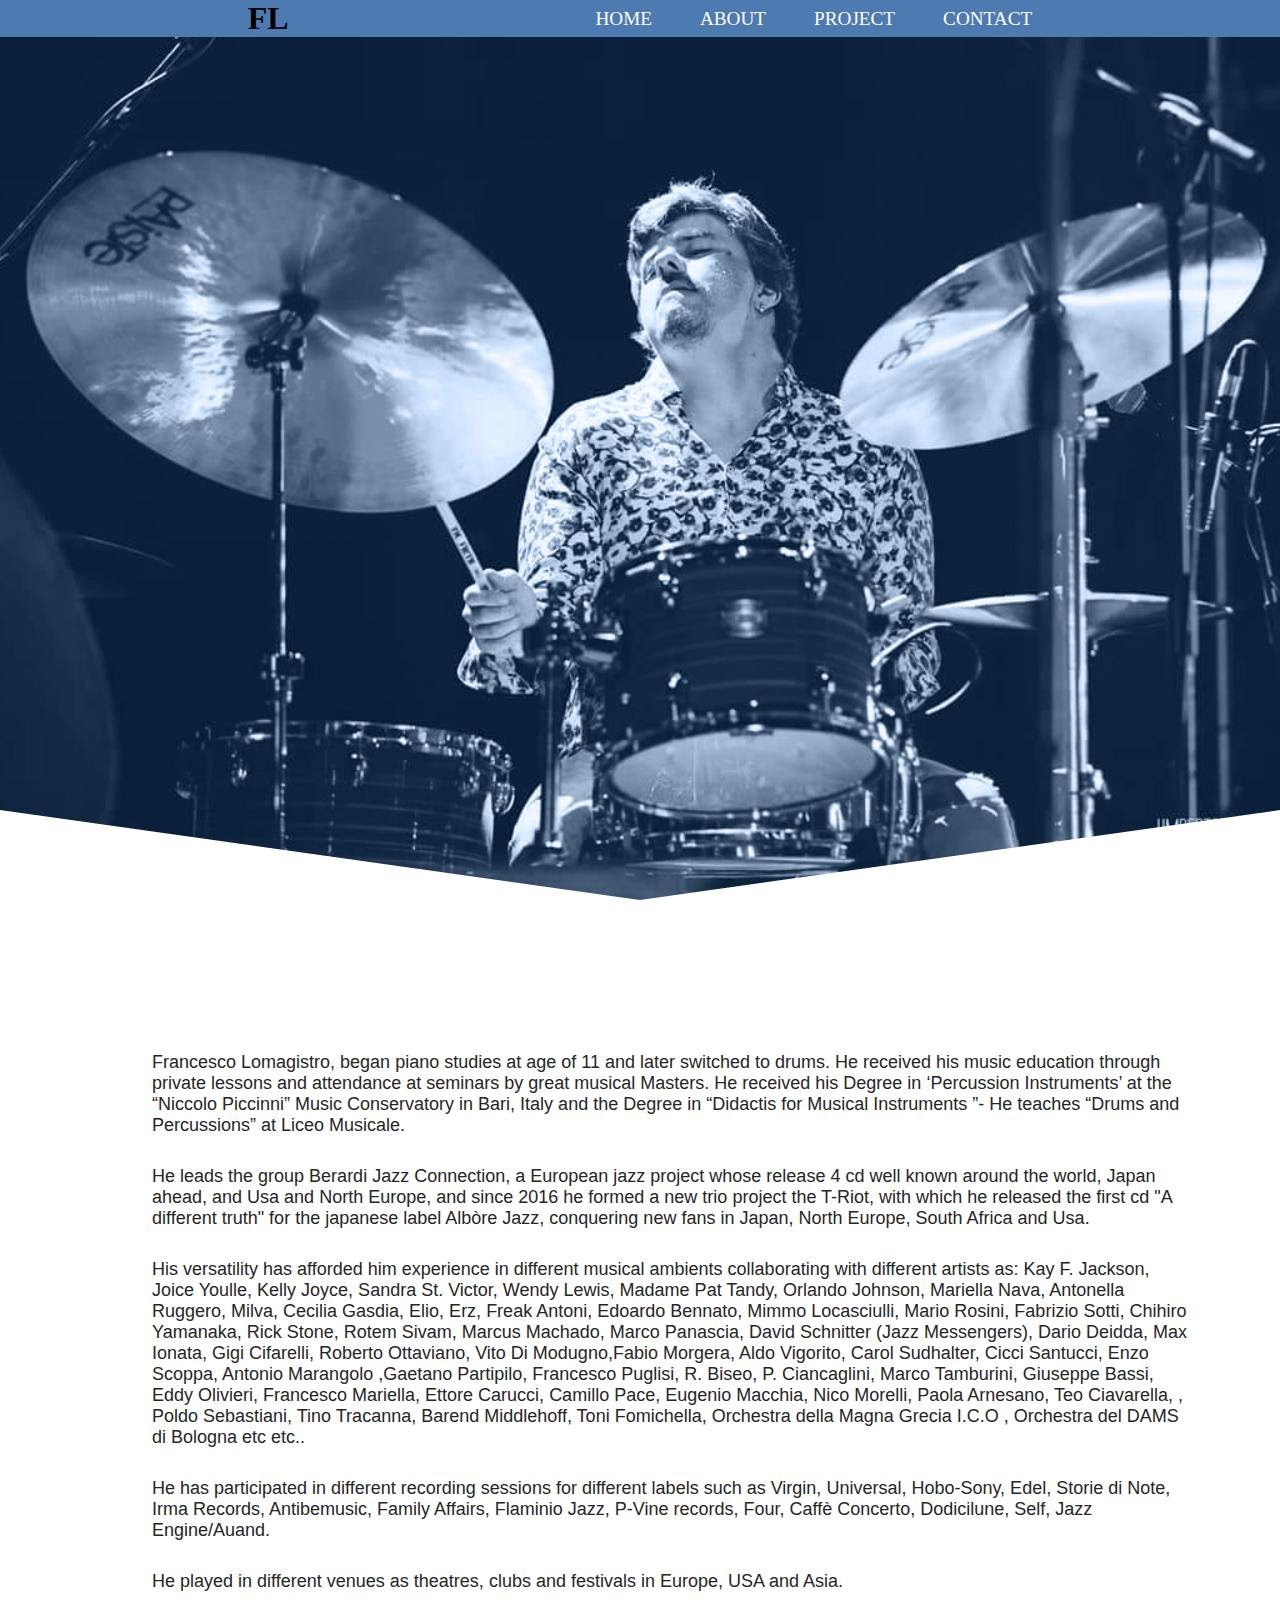
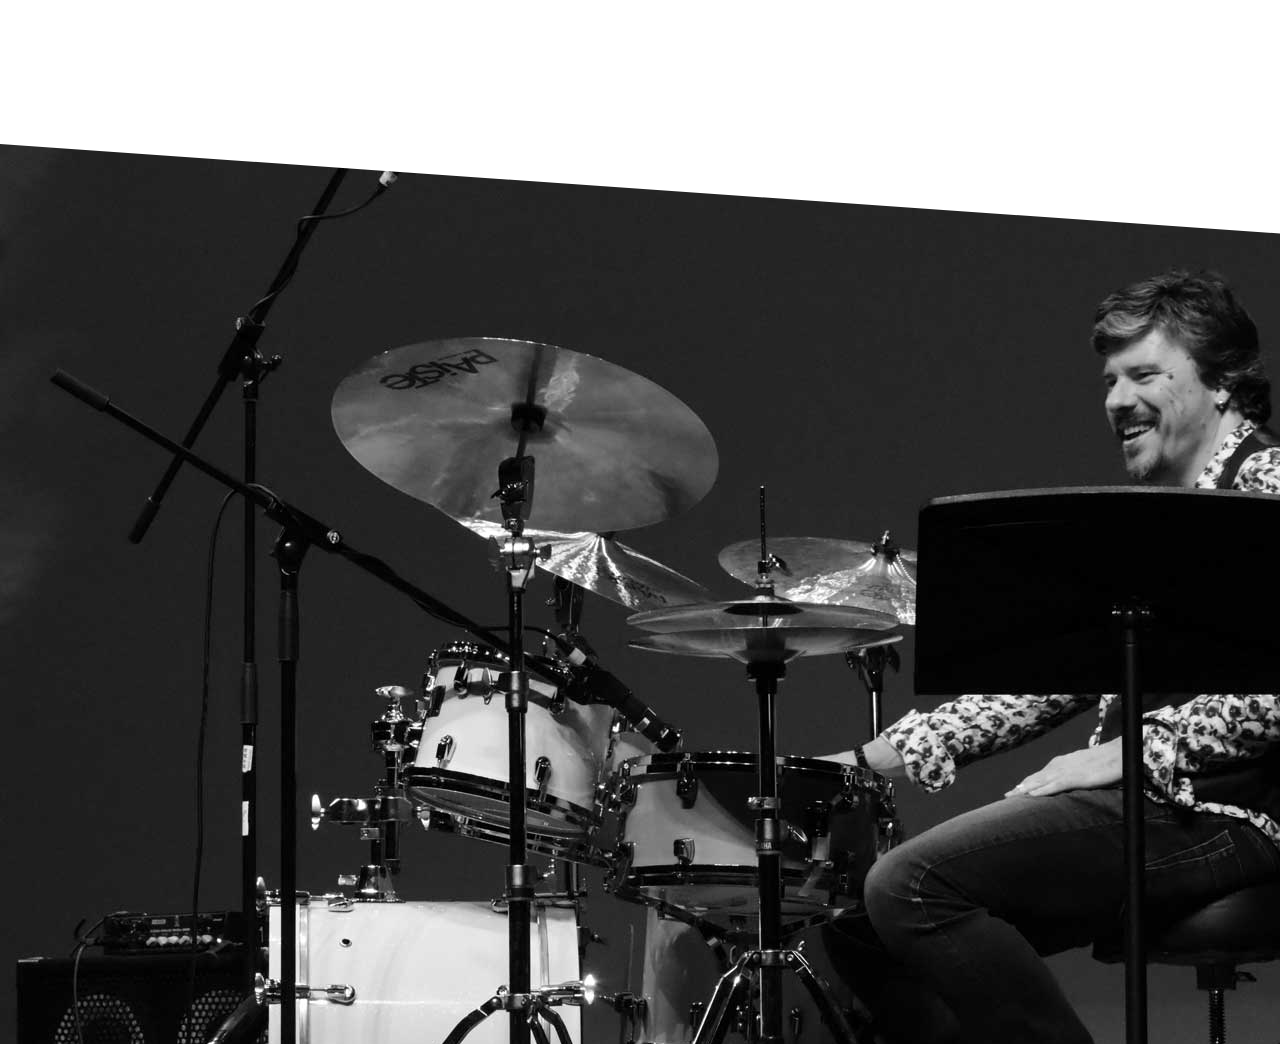
==== index.html @ dead8d94 "rename the index page" ====
<!DOCTYPE html>
<html lang="en">
<head>
    <meta charset="UTF-8">
    <meta name="viewport" content="width=device-width, initial-scale=1.0">
    <meta http-equiv="X-UA-Compatible" content="ie=edge">
    <title>Francesco Lomagistro</title>
    <link rel="stylesheet" href="fra5.css">
</head>
<body>
    <header>
        <h1 class="logo">FL</h1>
        <input type="checkbox" id="nav-toggle" class="nav-toggle">
        <nav>
            <ul>
                <li><a href="#">Home</a></li>
                <li><a href="#">About</a></li>
                <li><a href="#">Project</a></li>
                <li><a href="#">Contact</a></li>
            </ul>
        </nav>
        <label for="nav-toggle" class="nav-toggle-label"><span></span></label>
    </header>
    <section class="sec1">
        <!-- <img src="img/francesco_top.jpg" alt=""> -->
        <div class="overlay"></div>
    </section>
    <section class="sec2">
        <p class="info">Francesco Lomagistro, began piano studies at age of 11 and later switched to drums. He received his music education through private lessons and attendance at seminars by great musical Masters. He received his Degree in ‘Percussion Instruments’ at the “Niccolo Piccinni” Music Conservatory in Bari, Italy and the Degree in “Didactis for Musical Instruments ”- He teaches “Drums and Percussions” at Liceo Musicale.</p>
        <p class="info">He leads the group Berardi Jazz Connection, a European jazz project whose release 4 cd well known around the world, Japan ahead, and Usa and North Europe, and since 2016 he formed a new trio project the T-Riot, with which he released the first cd "A different truth" for the japanese label Albòre Jazz, conquering new fans in Japan, North Europe, South Africa and Usa.</p>
        <p class="info">His versatility has afforded him experience in different musical ambients collaborating with different artists as: Kay F. Jackson, Joice Youlle, Kelly Joyce, Sandra St. Victor, Wendy Lewis, Madame Pat Tandy, Orlando Johnson, Mariella Nava, Antonella Ruggero, Milva, Cecilia Gasdia, Elio, Erz, Freak Antoni, Edoardo Bennato, Mimmo Locasciulli, Mario Rosini, Fabrizio Sotti, Chihiro Yamanaka, Rick Stone, Rotem Sivam, Marcus Machado, Marco Panascia, David Schnitter (Jazz Messengers), Dario Deidda, Max Ionata, Gigi Cifarelli, Roberto Ottaviano, Vito Di Modugno,Fabio Morgera, Aldo Vigorito, Carol Sudhalter, Cicci Santucci, Enzo Scoppa, Antonio Marangolo ,Gaetano Partipilo, Francesco Puglisi, R. Biseo, P. Ciancaglini, Marco Tamburini, Giuseppe Bassi, Eddy Olivieri, Francesco Mariella, Ettore Carucci, Camillo Pace, Eugenio Macchia, Nico Morelli, Paola Arnesano, Teo Ciavarella, , Poldo Sebastiani, Tino Tracanna, Barend Middlehoff, Toni Fomichella, Orchestra della Magna Grecia I.C.O , Orchestra del DAMS di Bologna etc etc..</p>
        <p class="info">He has participated in different recording sessions for different labels such as Virgin, Universal, Hobo-Sony, Edel, Storie di Note, Irma Records, Antibemusic, Family Affairs, Flaminio Jazz, P-Vine records, Four, Caffè Concerto, Dodicilune, Self, Jazz Engine/Auand.</p>
        <p class="info">He played in different venues as theatres, clubs and festivals in Europe, USA and Asia.</p>
</section>
    <section class="sec3"></section>
    
</body>
</html>
---- fra5.css ----
:root {
    --background: rgb(78, 122, 178);
}

* {
    margin: 0;
    padding: 0;
    
}


*::before, *::after {
    box-sizing: border-box;
}

/* mobile navigation */

header {
    background: var(--background);
    text-align: center;
    position: fixed;
    z-index: 999;
    width: 100%;
}

nav {
    position: absolute;
    text-align: left;
    top: 100%;
    left: 0;
    width: 100%;
    background: rgb(78, 122, 178);;
    /* display: none; */
    transform: scale(1,0);
    transform-origin: top;
    transition: transform 400ms ease-in-out;
}

nav ul {
    margin: 0;
    padding: 0;
    list-style: none;
    
}

nav li {
    margin-bottom: 1em;
    margin-left:1em;
}

nav a {
    color: white;
    text-decoration: none;
    font-size: 1.2rem;
    text-transform: uppercase;
    opacity: 0;
    transition: opacity 150ms ease-in-out;
}

nav a:hover {
    color: #000;
}

.nav-toggle {
    display: none;
}

.nav-toggle-label {
    position: absolute;
    top: 0;
    left: 0;
    margin-left: 1em;
    /* border: 1px solid red; */
    height: 100%;
    display: flex;
    align-items: center;
}

.nav-toggle-label span,
.nav-toggle-label span::before,
.nav-toggle-label span::after {
    display: block;
    background: #fff;
    height: 2px;
    width: 2em;
    border-radius: 2px;
    position: relative;
}

.nav-toggle-label span::before,
.nav-toggle-label span::after {
    content: '';
    position: absolute;
}

.nav-toggle-label span::before {
    bottom: 6px;
}

.nav-toggle-label span::after {
    top: 6px;
}

.nav-toggle:checked ~ nav {
    /* display: block; */
    transform: scale(1,1);
}

.nav-toggle:checked ~ nav a {
    opacity: 1;
    transition: opacity 250ms ease-in-out 250ms;
}




section {
    width: 100%;
    height: 100vh;
}

/* section.sec1 img {
    width: 100%; 
    height: 500px;
    object-fit: cover;
    display: block;
    
} */
section.sec1 {
    position: relative;
    overflow: hidden;
    background: url(img/francesco_top.jpg);
    background-attachment: fixed;
    /* background-repeat: no-repeat; */
    background-size: cover;
    background-position: center center;
    width: 100%;
    height: 100vh;
    background-color:#8499B4;
    background-blend-mode: luminosity;
    
    
}

/* .overlay {
    width: 100%;
    height: 100%;
    background: #000;
    opacity: .7;
    
   
} */

section.sec1::before {
    content: "";
    position: absolute;
    top: 100%;
    left: -50%;
    width: 100%;
    height: 100%;
    background: #fff;
    transform-origin: right;
    transform: skewY(8deg);
    
}

section.sec1::after {
    content: "";
    position: absolute;
    top: 100%;
    left: 50%;
    width: 100%;
    height: 100%;
    background: #fff;
    transform-origin: left;
    transform: skewY(-8deg);
    
}

section.sec3 {
    position: relative;
    overflow: hidden;
    background: url(img/main3_hd.jpg);
}

section.sec3::before {
    content: "";
    position: absolute;
    bottom: 100%;
    left: 0;
    width: 100%;
    height: 100%;
    background: #fff;
    transform-origin: left;
    transform: skewY(4deg);
}

section.sec2 {
    height: auto;
    box-sizing: border-box;

}

section.sec2 p {
    margin: 10px;;
    padding: 10px;
    font-family: sans-serif;
    color: #262626;
    font-size: 16px;

}

/* start media query for the navbar */

@media screen and (min-width: 800px) {
    .nav-toggle-label {
        display: none;
    }

    header {
        display: grid;
        grid-template-columns: 1fr auto minmax(600px, 3fr) 1fr;

    }

    .logo {
        grid-column: 2 / 3;
    }

    nav {
        all: unset;
        grid-column: 3 / 4;
        display: flex;
        justify-content: flex-end;
        align-items: center;
    }

    nav ul {
        display: flex;
        
    }

    nav li {
        margin-left: 3em;
        margin-bottom: 0;
    }

    nav a {
        opacity: 1;
        position: relative;
    }

    nav a::before {
        content: '';
        display: block;
        height: 2px;
        background: #000;
        position: absolute;
        top: -.15em;
        left: 0;
        right: 0;
        transform: scale(0,1);
        transition: transform ease-in-out 250ms;
    }

    nav a:hover::before {
        transform: scale(1,1);
    }

     section.sec2 {
        margin: 2em;
        height: auto;
        padding: 100px;
        box-sizing: border-box;
    
    } 
    
    section.sec2 p {
        margin: 10px;;
        padding: 10px;
        font-family: sans-serif;
        color: #262626;
        font-size: 18px;
    
    } 
}
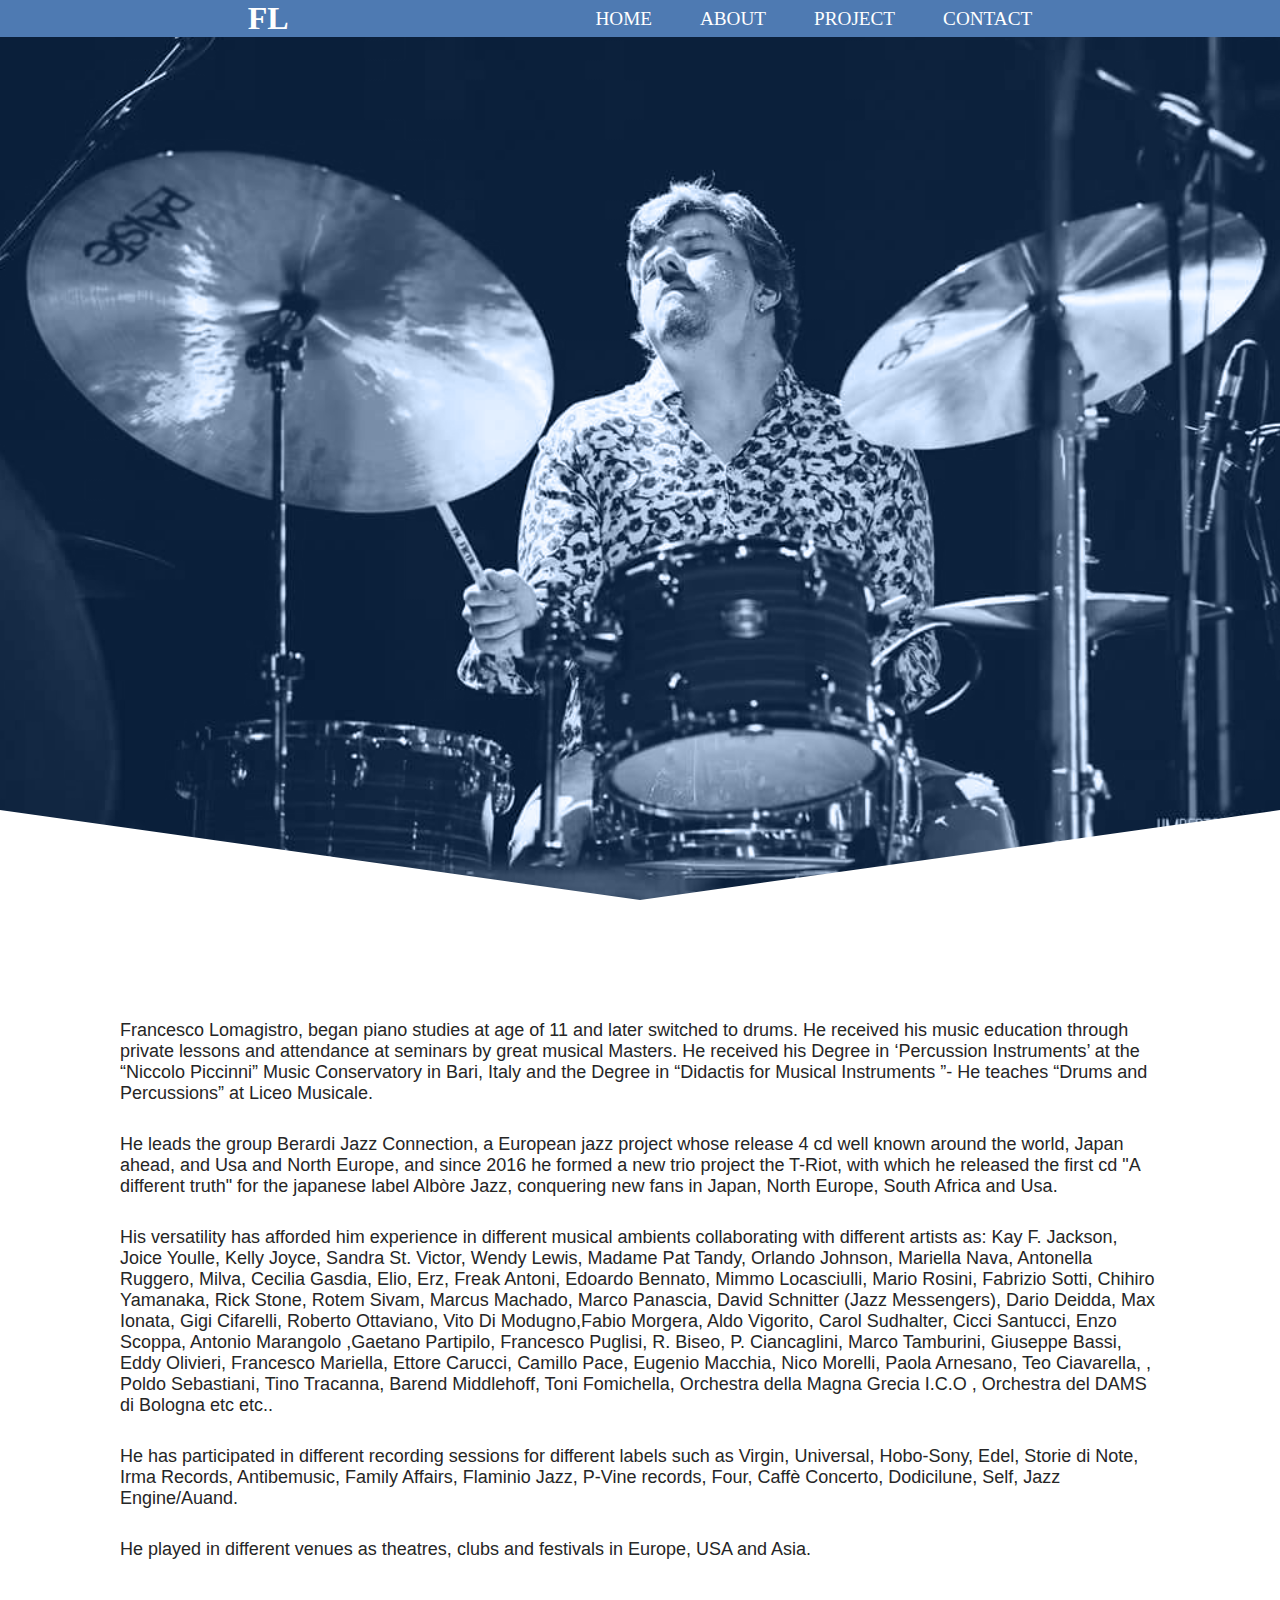
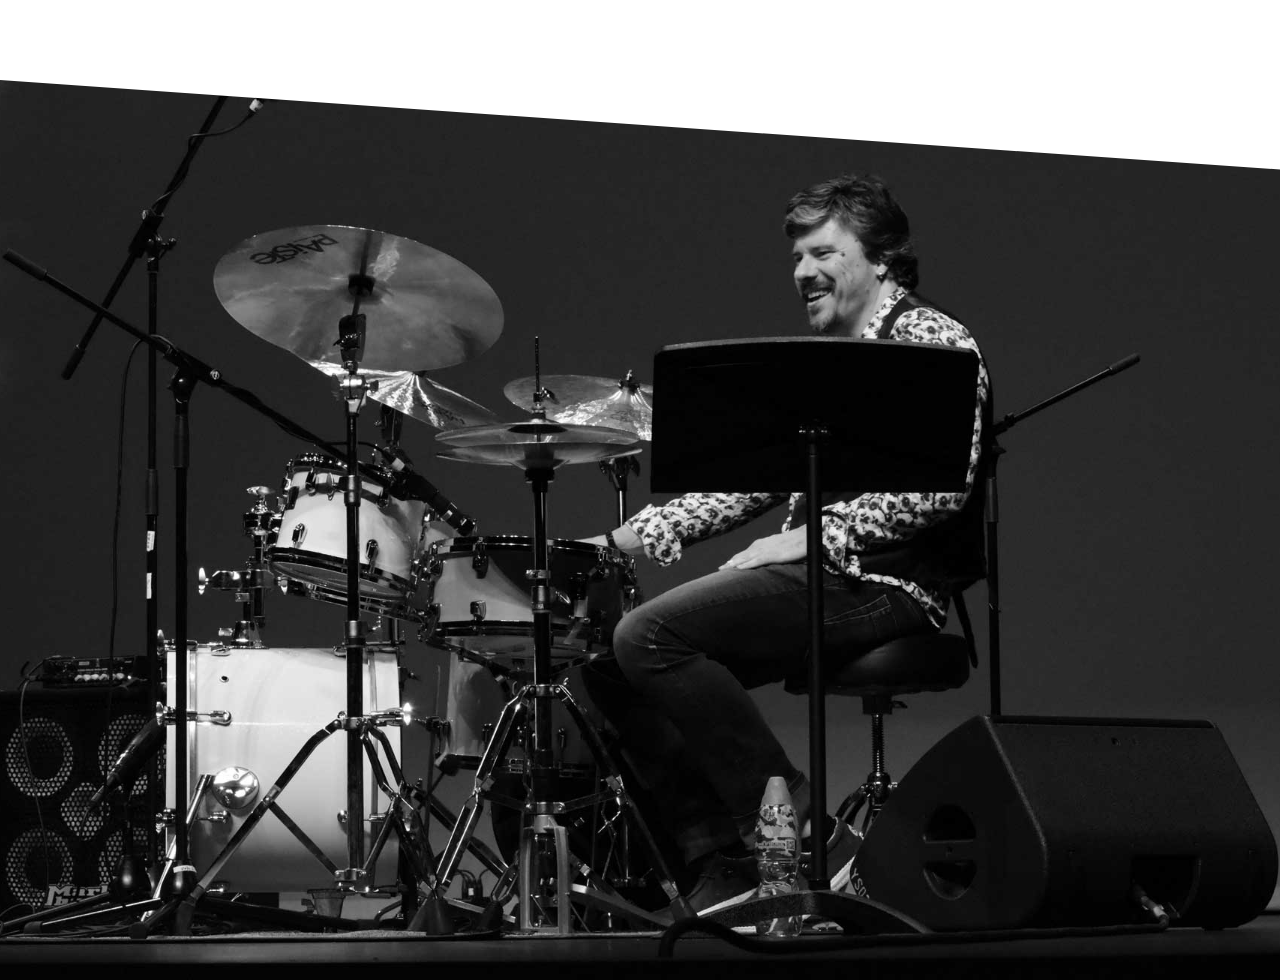
==== commit ec004d37: "upload new files" ====
--- a/index.html
+++ b/index.html
@@ -6,17 +6,18 @@
     <meta http-equiv="X-UA-Compatible" content="ie=edge">
     <title>Francesco Lomagistro</title>
     <link rel="stylesheet" href="fra5.css">
+    
 </head>
 <body>
     <header>
-        <h1 class="logo">FL</h1>
+        <h1 class="logo"><a href="index.html">FL</a></h1>
         <input type="checkbox" id="nav-toggle" class="nav-toggle">
         <nav>
             <ul>
                 <li><a href="#">Home</a></li>
-                <li><a href="#">About</a></li>
-                <li><a href="#">Project</a></li>
-                <li><a href="#">Contact</a></li>
+                <li><a href="about.html">About</a></li>
+                <li><a href="projects.html">Project</a></li>
+                <li><a href="contact.html">Contact</a></li>
             </ul>
         </nav>
         <label for="nav-toggle" class="nav-toggle-label"><span></span></label>
@@ -31,8 +32,12 @@
         <p class="info">His versatility has afforded him experience in different musical ambients collaborating with different artists as: Kay F. Jackson, Joice Youlle, Kelly Joyce, Sandra St. Victor, Wendy Lewis, Madame Pat Tandy, Orlando Johnson, Mariella Nava, Antonella Ruggero, Milva, Cecilia Gasdia, Elio, Erz, Freak Antoni, Edoardo Bennato, Mimmo Locasciulli, Mario Rosini, Fabrizio Sotti, Chihiro Yamanaka, Rick Stone, Rotem Sivam, Marcus Machado, Marco Panascia, David Schnitter (Jazz Messengers), Dario Deidda, Max Ionata, Gigi Cifarelli, Roberto Ottaviano, Vito Di Modugno,Fabio Morgera, Aldo Vigorito, Carol Sudhalter, Cicci Santucci, Enzo Scoppa, Antonio Marangolo ,Gaetano Partipilo, Francesco Puglisi, R. Biseo, P. Ciancaglini, Marco Tamburini, Giuseppe Bassi, Eddy Olivieri, Francesco Mariella, Ettore Carucci, Camillo Pace, Eugenio Macchia, Nico Morelli, Paola Arnesano, Teo Ciavarella, , Poldo Sebastiani, Tino Tracanna, Barend Middlehoff, Toni Fomichella, Orchestra della Magna Grecia I.C.O , Orchestra del DAMS di Bologna etc etc..</p>
         <p class="info">He has participated in different recording sessions for different labels such as Virgin, Universal, Hobo-Sony, Edel, Storie di Note, Irma Records, Antibemusic, Family Affairs, Flaminio Jazz, P-Vine records, Four, Caffè Concerto, Dodicilune, Self, Jazz Engine/Auand.</p>
         <p class="info">He played in different venues as theatres, clubs and festivals in Europe, USA and Asia.</p>
+        
+        
 </section>
-    <section class="sec3"></section>
+    <section class="sec3">
+        
+    </section>
     
 </body>
 </html>--- a/fra5.css
+++ b/fra5.css
@@ -112,7 +112,10 @@
 }
 
 
-
+.logo a {
+    color: white;
+    text-decoration: none;
+}
 
 section {
     width: 100%;
@@ -142,14 +145,6 @@
     
 }
 
-/* .overlay {
-    width: 100%;
-    height: 100%;
-    background: #000;
-    opacity: .7;
-    
-   
-} */
 
 section.sec1::before {
     content: "";
@@ -181,6 +176,11 @@
     position: relative;
     overflow: hidden;
     background: url(img/main3_hd.jpg);
+    background-position: center top;
+    background-size: cover;
+    width: 100%;
+    height: 100vh;
+    
 }
 
 section.sec3::before {
@@ -207,8 +207,63 @@
     font-family: sans-serif;
     color: #262626;
     font-size: 16px;
-
-}
+}
+
+footer p {
+    color: white;
+}
+
+
+/* projects page start  */
+
+.pro1 {
+    width: 960px;
+    /* background: #73b2c6; */
+    height: 500px;
+    margin: 0 auto;
+    position: relative;
+    overflow: hidden;
+    background-image: url("img/img_scale/970.jpg");
+    background-color:#8499B4;
+    background-blend-mode: luminosity;
+}
+
+.pro1::before {
+    content: "";
+    position: absolute;
+    top: 100%;
+    width: 100%;
+    height: 100%;
+    background: white;;
+    transform-origin: left;
+    transform: skewY(-10deg);
+}
+
+.pro2 {
+    width: 960px;
+    /* background: #73b2c6; */
+    height: 500px;
+    margin: 0 auto;
+    position: relative;
+    overflow: hidden;
+    background-image: url("img/img_scale/970.jpg");
+    background-color:#8499B4;
+    background-blend-mode: luminosity;
+}
+
+.pro2::before {
+    content: "";
+    position: absolute;
+    top: 100%;
+    width: 100%;
+    height: 100%;
+    background: white;;
+    transform-origin: left;
+    transform: skewY(-10deg);
+}
+
+
+/* project page end */
 
 /* start media query for the navbar */
 
@@ -268,7 +323,7 @@
     }
 
      section.sec2 {
-        margin: 2em;
+        /* margin: 2em; */
         height: auto;
         padding: 100px;
         box-sizing: border-box;
@@ -283,4 +338,31 @@
         font-size: 18px;
     
     } 
-}+}
+
+
+
+
+
+
+
+
+
+/* default screen, non-retina */
+/* section.sec1  { 
+    background-image: url("img/img_scale/1290.jpg"); 
+} */
+
+/* @media only screen and (max-width: 320px) { */
+    /* Small screen, non-retina
+    .section.sec1  { 
+        background-image: url("/img/img_scale/290jpg"); 
+    }
+}
+
+@media only screen and (min-width: 321px) and (max-width: 538px) {
+    /* Medium screen, non-retina */
+    /* .section.sec1  { 
+        background-image: url("img/img_scale/583.jpg"); 
+    }
+} */ 
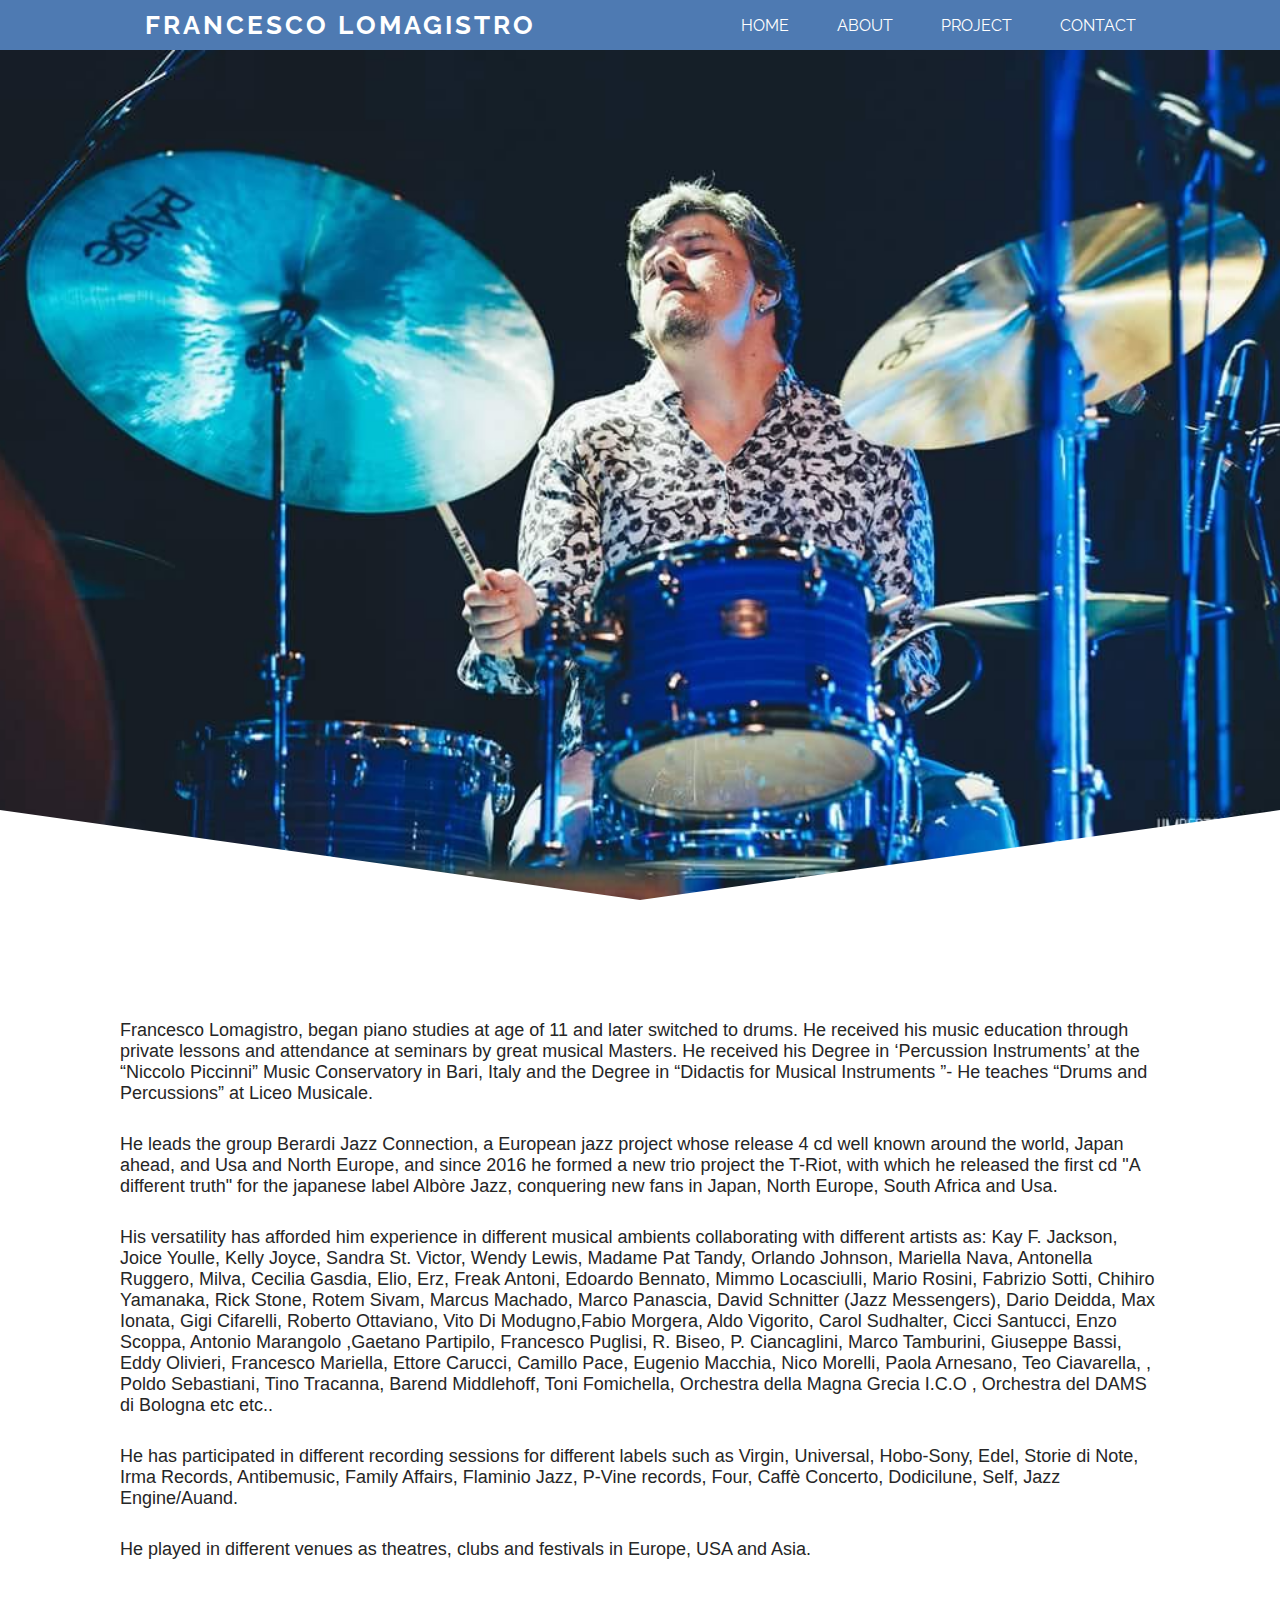
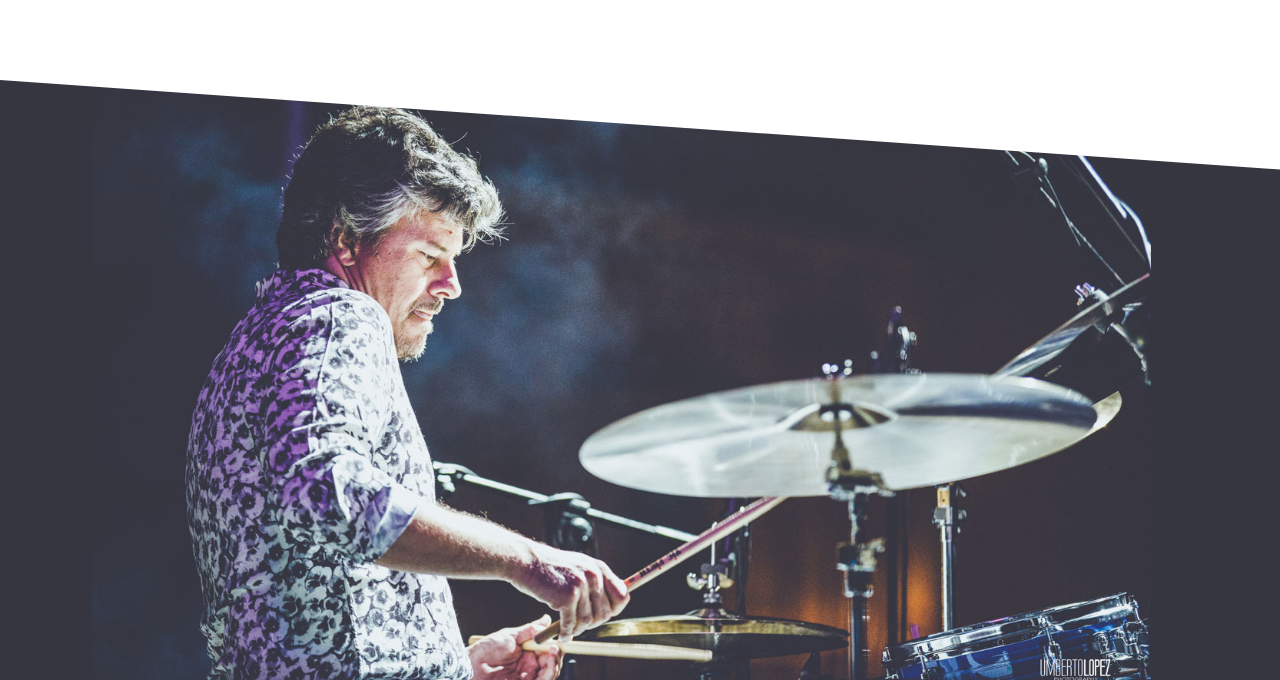
==== commit 861db9d2: "add font styles" ====
--- a/index.html
+++ b/index.html
@@ -9,8 +9,9 @@
     
 </head>
 <body>
+    
     <header>
-        <h1 class="logo"><a href="index.html">FL</a></h1>
+        <h1 class="logo"><a href="index.html">Francesco Lomagistro</a></h1>
         <input type="checkbox" id="nav-toggle" class="nav-toggle">
         <nav>
             <ul>
@@ -38,6 +39,6 @@
     <section class="sec3">
         
     </section>
-    
+
 </body>
 </html>--- a/fra5.css
+++ b/fra5.css
@@ -1,3 +1,4 @@
+@import url('https://fonts.googleapis.com/css?family=Montserrat:400,500|Raleway');
 :root {
     --background: rgb(78, 122, 178);
 }
@@ -5,7 +6,6 @@
 * {
     margin: 0;
     padding: 0;
-    
 }
 
 
@@ -21,6 +21,7 @@
     position: fixed;
     z-index: 999;
     width: 100%;
+    height: 50px;
 }
 
 nav {
@@ -40,7 +41,6 @@
     margin: 0;
     padding: 0;
     list-style: none;
-    
 }
 
 nav li {
@@ -51,10 +51,11 @@
 nav a {
     color: white;
     text-decoration: none;
-    font-size: 1.2rem;
+    font-size: 1rem;
     text-transform: uppercase;
     opacity: 0;
     transition: opacity 150ms ease-in-out;
+    font-family: 'Raleway', sans-serif;
 }
 
 nav a:hover {
@@ -111,10 +112,17 @@
     transition: opacity 250ms ease-in-out 250ms;
 }
 
+.logo {
+    margin-top: 5px;
+}
 
 .logo a {
     color: white;
     text-decoration: none;
+    font-family: 'Raleway', sans-serif;
+    font-size: 0.8em;
+    letter-spacing: 3px;
+    text-transform: uppercase;
 }
 
 section {
@@ -122,13 +130,6 @@
     height: 100vh;
 }
 
-/* section.sec1 img {
-    width: 100%; 
-    height: 500px;
-    object-fit: cover;
-    display: block;
-    
-} */
 section.sec1 {
     position: relative;
     overflow: hidden;
@@ -139,10 +140,8 @@
     background-position: center center;
     width: 100%;
     height: 100vh;
-    background-color:#8499B4;
-    background-blend-mode: luminosity;
-    
-    
+    /* background-color:#8499B4;
+    background-blend-mode: luminosity; */
 }
 
 
@@ -156,7 +155,6 @@
     background: #fff;
     transform-origin: right;
     transform: skewY(8deg);
-    
 }
 
 section.sec1::after {
@@ -168,19 +166,17 @@
     height: 100%;
     background: #fff;
     transform-origin: left;
-    transform: skewY(-8deg);
-    
+    transform: skewY(-8deg); 
 }
 
 section.sec3 {
     position: relative;
     overflow: hidden;
-    background: url(img/main3_hd.jpg);
-    background-position: center top;
+    background: url(img/main_large_1960wh.jpg);
+    background-position: center center;
     background-size: cover;
     width: 100%;
-    height: 100vh;
-    
+    height: 600px; 
 }
 
 section.sec3::before {
@@ -198,7 +194,6 @@
 section.sec2 {
     height: auto;
     box-sizing: border-box;
-
 }
 
 section.sec2 p {
@@ -218,7 +213,6 @@
 
 .pro1 {
     width: 960px;
-    /* background: #73b2c6; */
     height: 500px;
     margin: 0 auto;
     position: relative;
@@ -241,7 +235,6 @@
 
 .pro2 {
     width: 960px;
-    /* background: #73b2c6; */
     height: 500px;
     margin: 0 auto;
     position: relative;
@@ -275,7 +268,6 @@
     header {
         display: grid;
         grid-template-columns: 1fr auto minmax(600px, 3fr) 1fr;
-
     }
 
     .logo {
@@ -292,7 +284,6 @@
 
     nav ul {
         display: flex;
-        
     }
 
     nav li {
@@ -336,33 +327,28 @@
         font-family: sans-serif;
         color: #262626;
         font-size: 18px;
+    } 
     
-    } 
-}
-
-
-
-
-
-
-
-
-
-/* default screen, non-retina */
-/* section.sec1  { 
-    background-image: url("img/img_scale/1290.jpg"); 
-} */
-
-/* @media only screen and (max-width: 320px) { */
-    /* Small screen, non-retina
-    .section.sec1  { 
-        background-image: url("/img/img_scale/290jpg"); 
-    }
-}
-
-@media only screen and (min-width: 321px) and (max-width: 538px) {
-    /* Medium screen, non-retina */
-    /* .section.sec1  { 
-        background-image: url("img/img_scale/583.jpg"); 
-    }
-} */ 
+}
+
+
+/* media query for the footer image */
+
+@media screen and (max-width: 640px){
+    section.sec3 {
+        position: relative;
+        overflow: hidden;
+        background: url(img/main_large_800w.jpg);
+        background-position: center center;
+        background-size: cover;
+        width: 100%;
+        height: 300px;
+        
+    }
+}
+
+
+
+
+
+
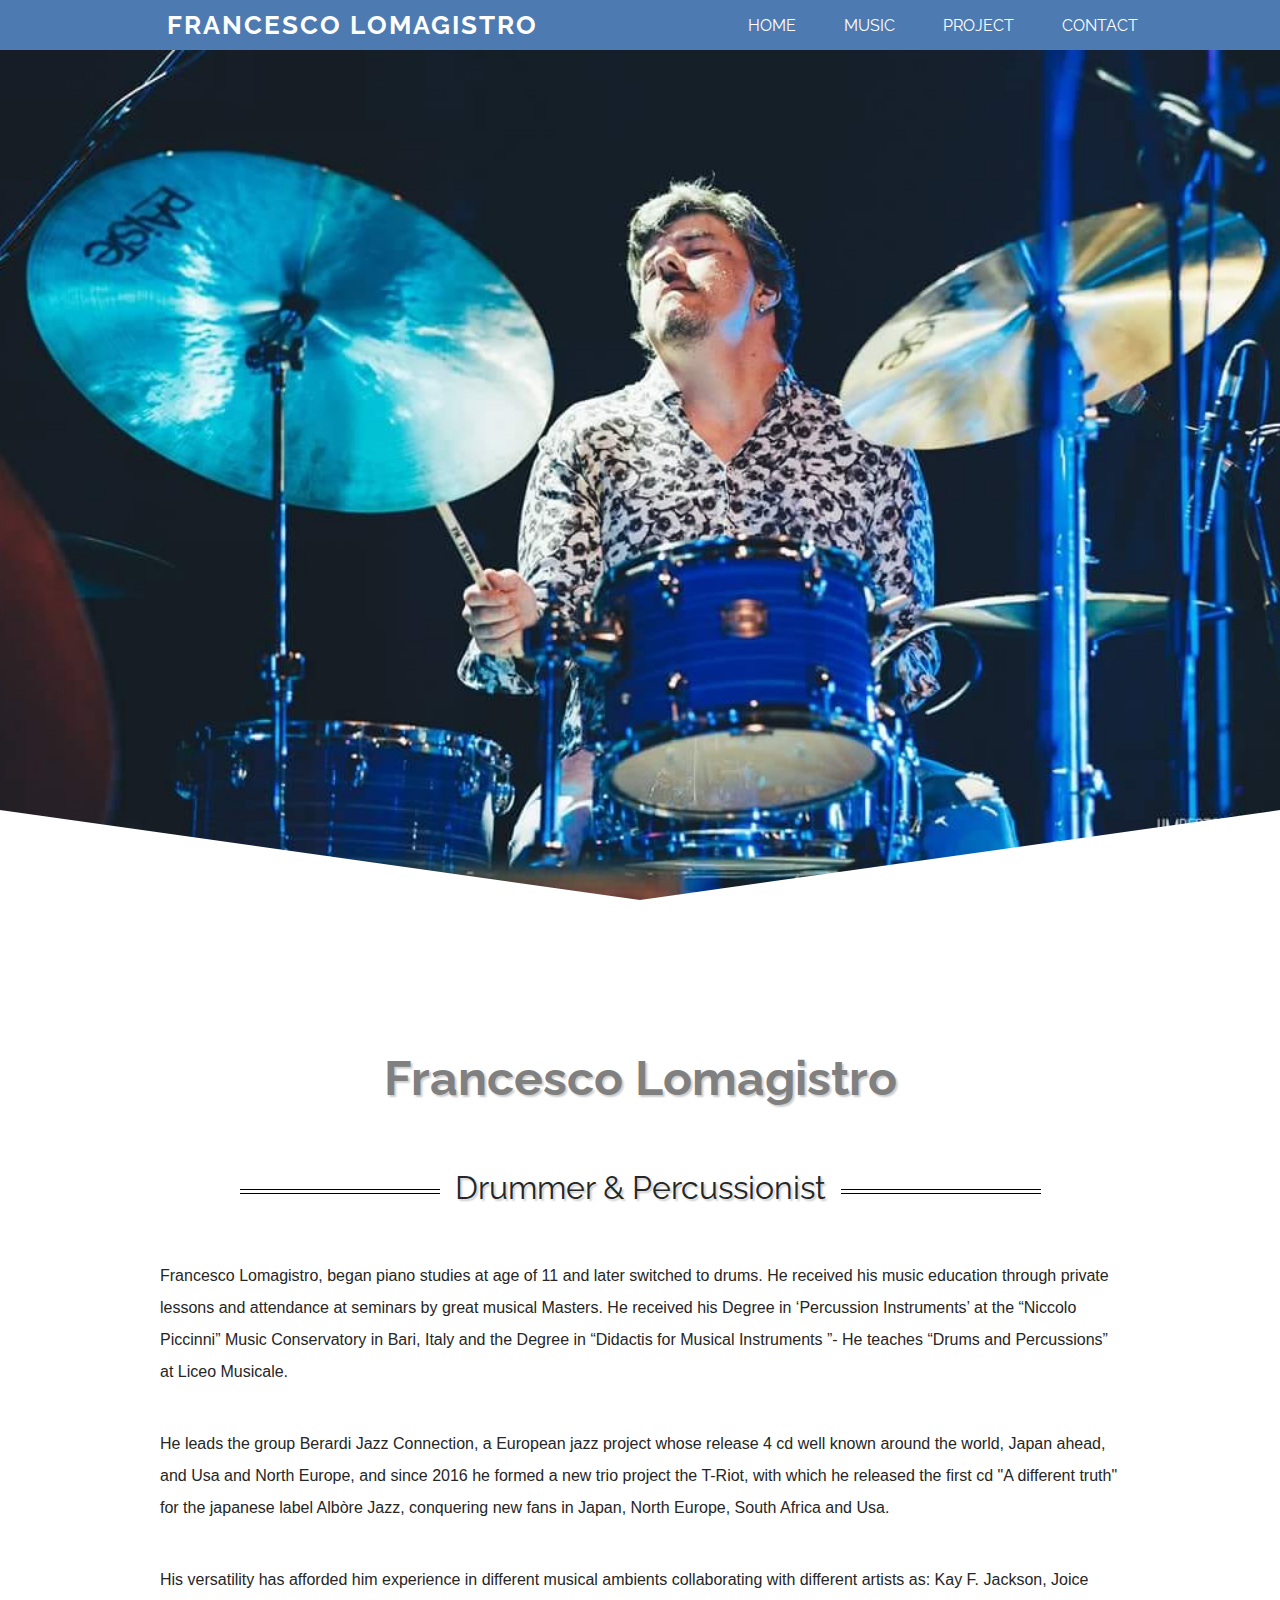
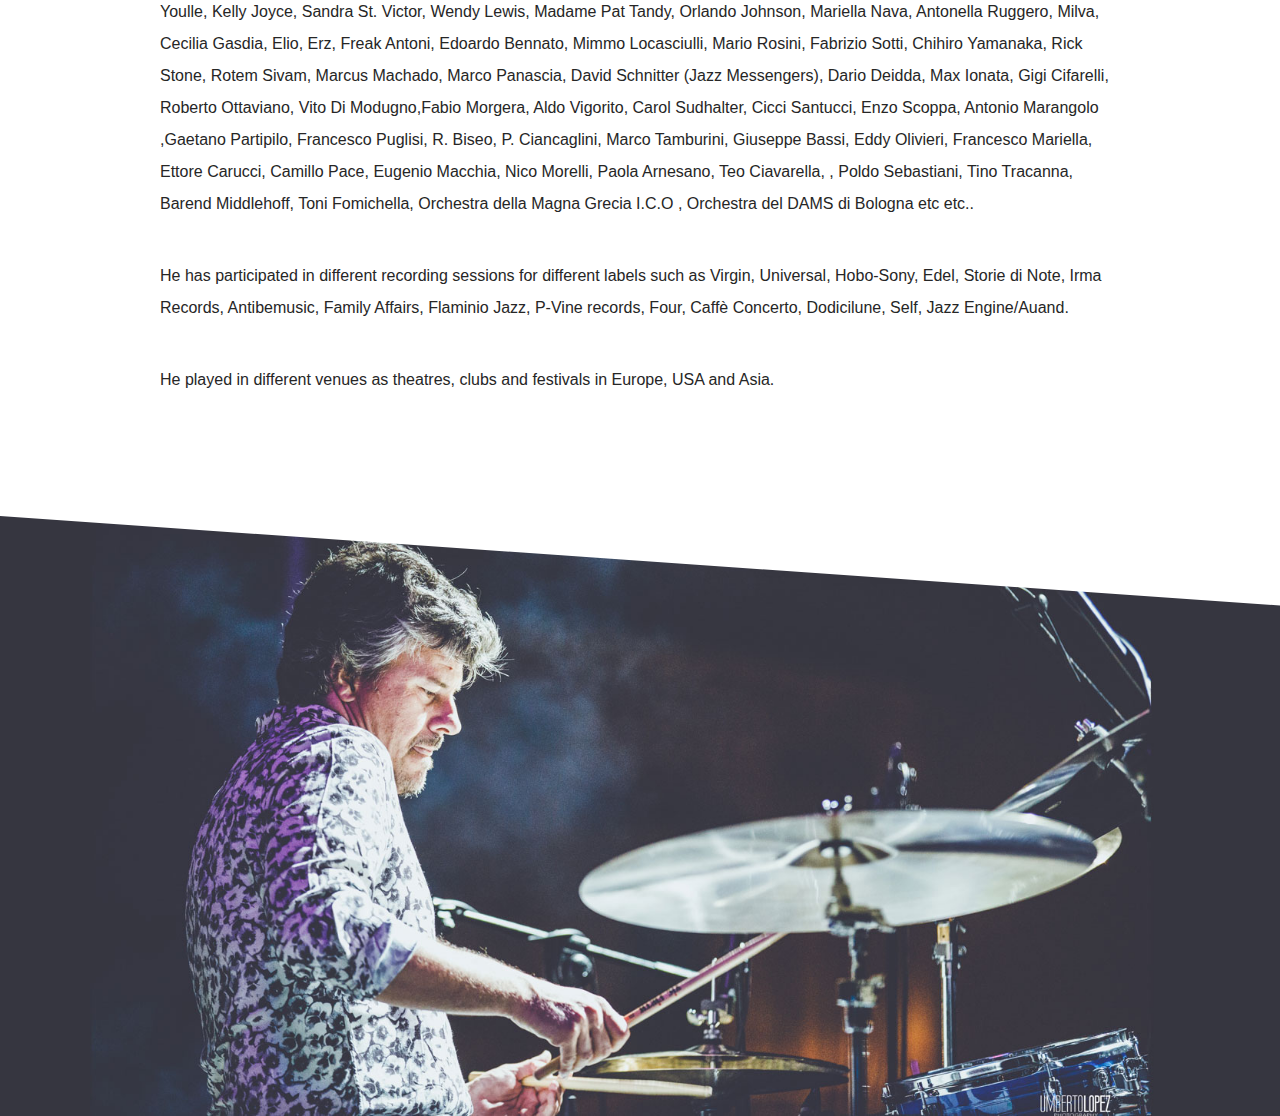
==== commit 71146326: "added title and subtitle" ====
--- a/index.html
+++ b/index.html
@@ -16,7 +16,7 @@
         <nav>
             <ul>
                 <li><a href="#">Home</a></li>
-                <li><a href="about.html">About</a></li>
+                <li><a href="music.html">Music</a></li>
                 <li><a href="projects.html">Project</a></li>
                 <li><a href="contact.html">Contact</a></li>
             </ul>
@@ -24,15 +24,16 @@
         <label for="nav-toggle" class="nav-toggle-label"><span></span></label>
     </header>
     <section class="sec1">
-        <!-- <img src="img/francesco_top.jpg" alt=""> -->
         <div class="overlay"></div>
     </section>
     <section class="sec2">
-        <p class="info">Francesco Lomagistro, began piano studies at age of 11 and later switched to drums. He received his music education through private lessons and attendance at seminars by great musical Masters. He received his Degree in ‘Percussion Instruments’ at the “Niccolo Piccinni” Music Conservatory in Bari, Italy and the Degree in “Didactis for Musical Instruments ”- He teaches “Drums and Percussions” at Liceo Musicale.</p>
-        <p class="info">He leads the group Berardi Jazz Connection, a European jazz project whose release 4 cd well known around the world, Japan ahead, and Usa and North Europe, and since 2016 he formed a new trio project the T-Riot, with which he released the first cd "A different truth" for the japanese label Albòre Jazz, conquering new fans in Japan, North Europe, South Africa and Usa.</p>
-        <p class="info">His versatility has afforded him experience in different musical ambients collaborating with different artists as: Kay F. Jackson, Joice Youlle, Kelly Joyce, Sandra St. Victor, Wendy Lewis, Madame Pat Tandy, Orlando Johnson, Mariella Nava, Antonella Ruggero, Milva, Cecilia Gasdia, Elio, Erz, Freak Antoni, Edoardo Bennato, Mimmo Locasciulli, Mario Rosini, Fabrizio Sotti, Chihiro Yamanaka, Rick Stone, Rotem Sivam, Marcus Machado, Marco Panascia, David Schnitter (Jazz Messengers), Dario Deidda, Max Ionata, Gigi Cifarelli, Roberto Ottaviano, Vito Di Modugno,Fabio Morgera, Aldo Vigorito, Carol Sudhalter, Cicci Santucci, Enzo Scoppa, Antonio Marangolo ,Gaetano Partipilo, Francesco Puglisi, R. Biseo, P. Ciancaglini, Marco Tamburini, Giuseppe Bassi, Eddy Olivieri, Francesco Mariella, Ettore Carucci, Camillo Pace, Eugenio Macchia, Nico Morelli, Paola Arnesano, Teo Ciavarella, , Poldo Sebastiani, Tino Tracanna, Barend Middlehoff, Toni Fomichella, Orchestra della Magna Grecia I.C.O , Orchestra del DAMS di Bologna etc etc..</p>
-        <p class="info">He has participated in different recording sessions for different labels such as Virgin, Universal, Hobo-Sony, Edel, Storie di Note, Irma Records, Antibemusic, Family Affairs, Flaminio Jazz, P-Vine records, Four, Caffè Concerto, Dodicilune, Self, Jazz Engine/Auand.</p>
-        <p class="info">He played in different venues as theatres, clubs and festivals in Europe, USA and Asia.</p>
+        <h1 class="title">Francesco Lomagistro</h1>
+        <p class="subtitle"><span>Drummer & Percussionist</span></p>
+            <p class="info">Francesco Lomagistro, began piano studies at age of 11 and later switched to drums. He received his music education through private lessons and attendance at seminars by great musical Masters. He received his Degree in ‘Percussion Instruments’ at the “Niccolo Piccinni” Music Conservatory in Bari, Italy and the Degree in “Didactis for Musical Instruments ”- He teaches “Drums and Percussions” at Liceo Musicale.</p>
+            <p class="info">He leads the group Berardi Jazz Connection, a European jazz project whose release 4 cd well known around the world, Japan ahead, and Usa and North Europe, and since 2016 he formed a new trio project the T-Riot, with which he released the first cd "A different truth" for the japanese label Albòre Jazz, conquering new fans in Japan, North Europe, South Africa and Usa.</p>
+            <p class="info">His versatility has afforded him experience in different musical ambients collaborating with different artists as: Kay F. Jackson, Joice Youlle, Kelly Joyce, Sandra St. Victor, Wendy Lewis, Madame Pat Tandy, Orlando Johnson, Mariella Nava, Antonella Ruggero, Milva, Cecilia Gasdia, Elio, Erz, Freak Antoni, Edoardo Bennato, Mimmo Locasciulli, Mario Rosini, Fabrizio Sotti, Chihiro Yamanaka, Rick Stone, Rotem Sivam, Marcus Machado, Marco Panascia, David Schnitter (Jazz Messengers), Dario Deidda, Max Ionata, Gigi Cifarelli, Roberto Ottaviano, Vito Di Modugno,Fabio Morgera, Aldo Vigorito, Carol Sudhalter, Cicci Santucci, Enzo Scoppa, Antonio Marangolo ,Gaetano Partipilo, Francesco Puglisi, R. Biseo, P. Ciancaglini, Marco Tamburini, Giuseppe Bassi, Eddy Olivieri, Francesco Mariella, Ettore Carucci, Camillo Pace, Eugenio Macchia, Nico Morelli, Paola Arnesano, Teo Ciavarella, , Poldo Sebastiani, Tino Tracanna, Barend Middlehoff, Toni Fomichella, Orchestra della Magna Grecia I.C.O , Orchestra del DAMS di Bologna etc etc..</p>
+            <p class="info">He has participated in different recording sessions for different labels such as Virgin, Universal, Hobo-Sony, Edel, Storie di Note, Irma Records, Antibemusic, Family Affairs, Flaminio Jazz, P-Vine records, Four, Caffè Concerto, Dodicilune, Self, Jazz Engine/Auand.</p>
+            <p class="info">He played in different venues as theatres, clubs and festivals in Europe, USA and Asia.</p>
         
         
 </section>
--- a/fra5.css
+++ b/fra5.css
@@ -6,14 +6,15 @@
 * {
     margin: 0;
     padding: 0;
-}
-
+    
+}
 
 *::before, *::after {
     box-sizing: border-box;
 }
 
 /* mobile navigation */
+
 
 header {
     background: var(--background);
@@ -120,9 +121,10 @@
     color: white;
     text-decoration: none;
     font-family: 'Raleway', sans-serif;
-    font-size: 0.8em;
-    letter-spacing: 3px;
+    font-size: 0.6em;
+    letter-spacing: 2px;
     text-transform: uppercase;
+    margin-left: 25px;
 }
 
 section {
@@ -196,9 +198,54 @@
     box-sizing: border-box;
 }
 
-section.sec2 p {
-    margin: 10px;;
-    padding: 10px;
+.title {
+    text-align: center;
+    margin-top: 50px;
+    margin-bottom: 30px;
+    font-size: 3em;
+    font-family: 'Raleway', sans-serif;
+    color: grey;
+    text-shadow: 2px 2px 2px #CCCCCC;
+}
+
+.subtitle {
+    text-align: center;
+    
+}
+
+.subtitle span {
+    font-size: 2em;
+    position: relative;
+    font-family: 'Raleway', sans-serif;
+    text-shadow: 2px 2px 2px #CCCCCC;
+    
+}
+
+.subtitle span:before,
+.subtitle span:after {
+  content: "";
+  position: absolute;
+  height: 5px;
+  border-bottom: 1px solid black;
+  border-top: 1px solid black;
+  top: 0;
+  width: 200px;
+}
+
+.subtitle span:before {
+    right: 100%;
+    margin-right: 15px;
+    margin-top:20px;
+  }
+  .subtitle span:after {
+    left: 100%;
+    margin-left: 15px;
+    margin-top: 20px;
+  }
+
+section.sec2 p { 
+    margin: 10px;
+    padding: 20px;
     font-family: sans-serif;
     color: #262626;
     font-size: 16px;
@@ -209,54 +256,6 @@
 }
 
 
-/* projects page start  */
-
-.pro1 {
-    width: 960px;
-    height: 500px;
-    margin: 0 auto;
-    position: relative;
-    overflow: hidden;
-    background-image: url("img/img_scale/970.jpg");
-    background-color:#8499B4;
-    background-blend-mode: luminosity;
-}
-
-.pro1::before {
-    content: "";
-    position: absolute;
-    top: 100%;
-    width: 100%;
-    height: 100%;
-    background: white;;
-    transform-origin: left;
-    transform: skewY(-10deg);
-}
-
-.pro2 {
-    width: 960px;
-    height: 500px;
-    margin: 0 auto;
-    position: relative;
-    overflow: hidden;
-    background-image: url("img/img_scale/970.jpg");
-    background-color:#8499B4;
-    background-blend-mode: luminosity;
-}
-
-.pro2::before {
-    content: "";
-    position: absolute;
-    top: 100%;
-    width: 100%;
-    height: 100%;
-    background: white;;
-    transform-origin: left;
-    transform: skewY(-10deg);
-}
-
-
-/* project page end */
 
 /* start media query for the navbar */
 
@@ -324,15 +323,26 @@
     section.sec2 p {
         margin: 10px;;
         padding: 10px;
-        font-family: sans-serif;
-        color: #262626;
-        font-size: 18px;
+        font-size: 1em;
+        line-height: 2;
     } 
     
 }
-
-
-/* media query for the footer image */
+ 
+@media screen and (min-width: 960px){
+    section.sec2 p {
+        width: 960px;
+        margin: 0 auto;
+        padding: 20px;
+        line-height: 2;
+        font-size: 1em;
+        
+    } 
+
+    .logo a {
+        font-size: 0.8em;
+    }
+}
 
 @media screen and (max-width: 640px){
     section.sec3 {
@@ -352,3 +362,4 @@
 
 
 
+
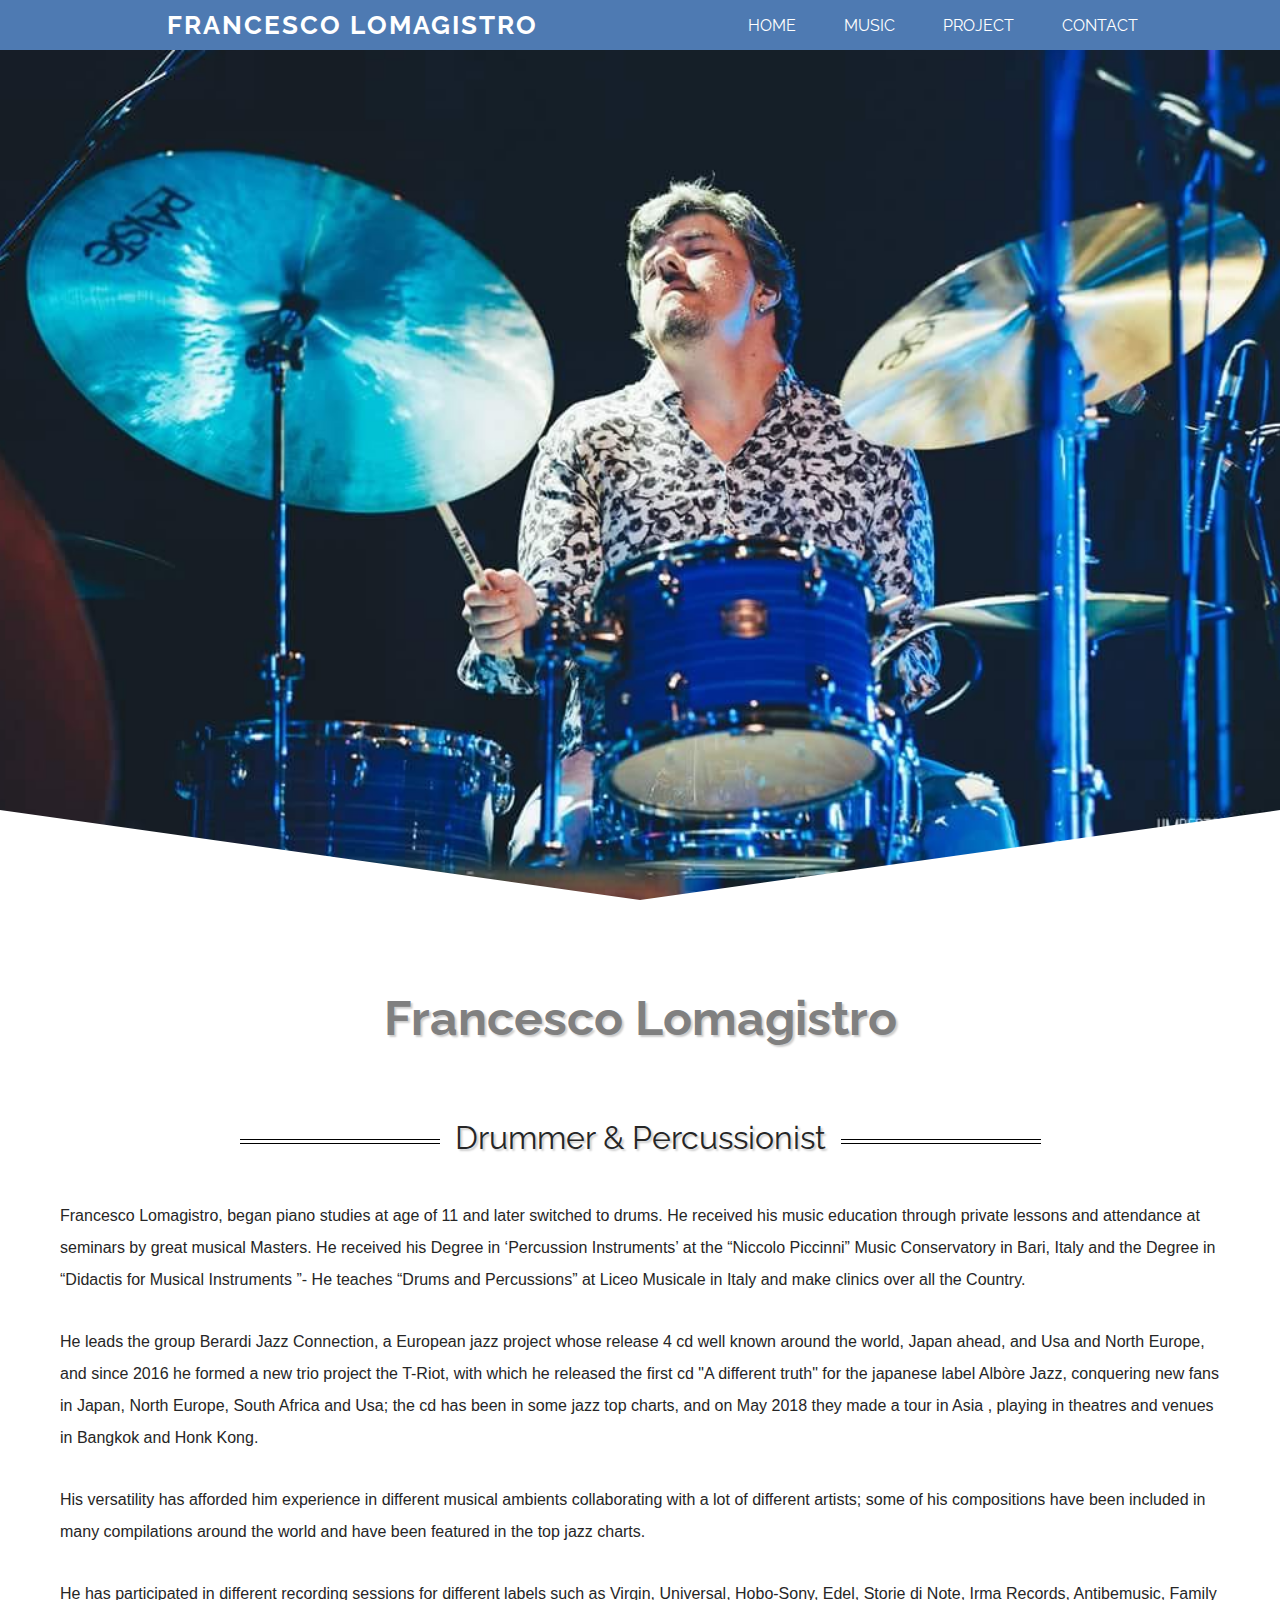
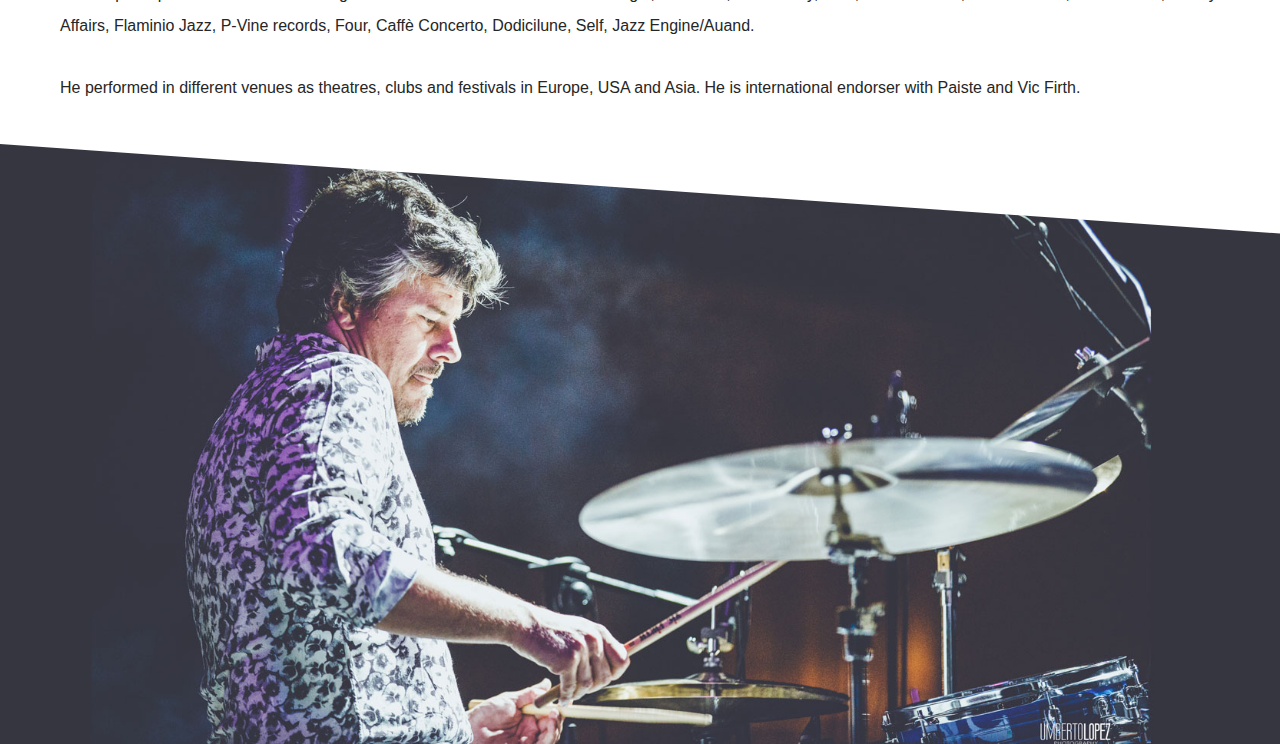
==== commit e5e0088f: "reduced the home page description" ====
--- a/index.html
+++ b/index.html
@@ -29,11 +29,12 @@
     <section class="sec2">
         <h1 class="title">Francesco Lomagistro</h1>
         <p class="subtitle"><span>Drummer & Percussionist</span></p>
-            <p class="info">Francesco Lomagistro, began piano studies at age of 11 and later switched to drums. He received his music education through private lessons and attendance at seminars by great musical Masters. He received his Degree in ‘Percussion Instruments’ at the “Niccolo Piccinni” Music Conservatory in Bari, Italy and the Degree in “Didactis for Musical Instruments ”- He teaches “Drums and Percussions” at Liceo Musicale.</p>
-            <p class="info">He leads the group Berardi Jazz Connection, a European jazz project whose release 4 cd well known around the world, Japan ahead, and Usa and North Europe, and since 2016 he formed a new trio project the T-Riot, with which he released the first cd "A different truth" for the japanese label Albòre Jazz, conquering new fans in Japan, North Europe, South Africa and Usa.</p>
-            <p class="info">His versatility has afforded him experience in different musical ambients collaborating with different artists as: Kay F. Jackson, Joice Youlle, Kelly Joyce, Sandra St. Victor, Wendy Lewis, Madame Pat Tandy, Orlando Johnson, Mariella Nava, Antonella Ruggero, Milva, Cecilia Gasdia, Elio, Erz, Freak Antoni, Edoardo Bennato, Mimmo Locasciulli, Mario Rosini, Fabrizio Sotti, Chihiro Yamanaka, Rick Stone, Rotem Sivam, Marcus Machado, Marco Panascia, David Schnitter (Jazz Messengers), Dario Deidda, Max Ionata, Gigi Cifarelli, Roberto Ottaviano, Vito Di Modugno,Fabio Morgera, Aldo Vigorito, Carol Sudhalter, Cicci Santucci, Enzo Scoppa, Antonio Marangolo ,Gaetano Partipilo, Francesco Puglisi, R. Biseo, P. Ciancaglini, Marco Tamburini, Giuseppe Bassi, Eddy Olivieri, Francesco Mariella, Ettore Carucci, Camillo Pace, Eugenio Macchia, Nico Morelli, Paola Arnesano, Teo Ciavarella, , Poldo Sebastiani, Tino Tracanna, Barend Middlehoff, Toni Fomichella, Orchestra della Magna Grecia I.C.O , Orchestra del DAMS di Bologna etc etc..</p>
+            <p class="info">Francesco Lomagistro, began piano studies at age of 11 and later switched to drums. He received his music education through private lessons and attendance at seminars by great musical Masters. He received his Degree in ‘Percussion Instruments’ at the “Niccolo Piccinni” Music Conservatory in Bari, Italy and the Degree in “Didactis for Musical Instruments ”- He teaches “Drums and Percussions” at Liceo Musicale in Italy and make clinics over all the Country.</p>
+            <p class="info">He leads the group Berardi Jazz Connection, a European jazz project whose release 4 cd well known around the world, Japan ahead, and Usa and North Europe, and since 2016 he formed a new trio project the T-Riot, with which he released the first cd "A different truth" for the japanese label Albòre Jazz, conquering new fans in Japan, North Europe, South Africa and Usa; the cd has been in some jazz top charts, and on May 2018 they made a tour in Asia , playing in theatres and venues in Bangkok and Honk Kong.</p>
+            <p class="info">His versatility has afforded him experience in different musical ambients collaborating with a lot of different artists; some of his compositions have been included in many compilations around the world and have been featured in the top jazz charts.</p>
             <p class="info">He has participated in different recording sessions for different labels such as Virgin, Universal, Hobo-Sony, Edel, Storie di Note, Irma Records, Antibemusic, Family Affairs, Flaminio Jazz, P-Vine records, Four, Caffè Concerto, Dodicilune, Self, Jazz Engine/Auand.</p>
-            <p class="info">He played in different venues as theatres, clubs and festivals in Europe, USA and Asia.</p>
+            <p class="info">He performed in different venues as theatres, clubs and festivals in Europe, USA and Asia.
+                He is international endorser with Paiste and Vic Firth.</p>
         
         
 </section>
--- a/fra5.css
+++ b/fra5.css
@@ -1,4 +1,7 @@
 @import url('https://fonts.googleapis.com/css?family=Montserrat:400,500|Raleway');
+@import url('https://fonts.googleapis.com/css?family=Lato:400,700|Roboto+Slab:400,700');
+@import url('https://fonts.googleapis.com/css?family=Merriweather:400,700');
+
 :root {
     --background: rgb(78, 122, 178);
 }
@@ -6,7 +9,7 @@
 * {
     margin: 0;
     padding: 0;
-    
+    text-decoration: none;
 }
 
 *::before, *::after {
@@ -57,6 +60,7 @@
     opacity: 0;
     transition: opacity 150ms ease-in-out;
     font-family: 'Raleway', sans-serif;
+   
 }
 
 nav a:hover {
@@ -125,6 +129,9 @@
     letter-spacing: 2px;
     text-transform: uppercase;
     margin-left: 25px;
+    /* font-family: 'Lato', sans-serif; */
+    /* font-family: 'Roboto Slab', serif; */
+    
 }
 
 section {
@@ -229,7 +236,7 @@
   border-bottom: 1px solid black;
   border-top: 1px solid black;
   top: 0;
-  width: 200px;
+  
 }
 
 .subtitle span:before {
@@ -249,13 +256,42 @@
     font-family: sans-serif;
     color: #262626;
     font-size: 16px;
+    line-height: 1.5em;
 }
 
 footer p {
     color: white;
 }
 
-
+.BJC {
+    font-style: oblique;
+}
+
+img.project{
+    width:100%;
+}
+
+h2.t-name {
+    margin: 25px;
+    text-align: center;
+    font-family: 'Raleway', sans-serif;
+}
+
+h2.bjc-name {
+    margin-bottom: 1.5em;
+    margin-top: 1.5em;
+    text-align: center;
+    font-family: 'Raleway', sans-serif;
+
+}
+
+.project-name {
+    text-align: center;
+    margin: 3em;
+    font-family: 'Raleway', sans-serif;
+    font-size: 1.5em;
+    text-shadow: 2px 2px 2px #CCCCCC;
+}
 
 /* start media query for the navbar */
 
@@ -326,12 +362,18 @@
         font-size: 1em;
         line-height: 2;
     } 
+
+    .subtitle span:before,
+    .subtitle span:after {
+        width: 200px;
+  
+}
     
 }
  
 @media screen and (min-width: 960px){
-    section.sec2 p {
-        width: 960px;
+    section.sec2  {
+        width: 1240px;
         margin: 0 auto;
         padding: 20px;
         line-height: 2;
@@ -342,6 +384,32 @@
     .logo a {
         font-size: 0.8em;
     }
+
+    .t-riot {
+        display: flex;
+        justify-content: center;
+        /* align-items: center; */
+        border-radius:5px;
+        -webkit-box-shadow: 0px 1px 5px -2px rgba(0,0,0,1);
+        -moz-box-shadow: 0px 1px 5px -2px rgba(0,0,0,1);
+        box-shadow: 0px 1px 5px -2px rgba(0,0,0,1);
+        margin-top: 6em;
+    }
+
+    .bjc {
+       display: flex;
+       align-items: center;
+      
+    }
+
+    .info-bjc {
+        border-radius:5px;
+        -webkit-box-shadow: 0px 1px 5px -2px rgba(0,0,0,1);
+        -moz-box-shadow: 0px 1px 5px -2px rgba(0,0,0,1);
+        box-shadow: 0px 1px 5px -2px rgba(0,0,0,1);
+        margin-top: 6em;
+    }
+    
 }
 
 @media screen and (max-width: 640px){
@@ -353,13 +421,51 @@
         background-size: cover;
         width: 100%;
         height: 300px;
-        
-    }
-}
-
-
-
-
-
-
-
+    }
+    
+    
+
+    
+}
+
+
+/* project page */
+
+
+/* .sec2.prj{
+    line-height: 1.5em;
+    
+} */
+
+/* .t-name,
+.bjc-name {
+    font-family: Raleway, sans-serif;
+    font-size: 2em;
+    letter-spacing: 5px;
+    margin-top: 50px;
+    margin-bottom:30px;
+    text-align: center;
+} */
+
+/* .t-riot,
+.bjc {
+    display: flex;
+    justify-content: center;
+    align-items: center;
+    flex-wrap: wrap;
+    
+} */
+
+/* .prj .t-riot,
+.prj .bjc {
+    line-height: 25px;
+    
+} */
+
+/* img .project {
+    width: 100%;
+} */
+
+
+
+
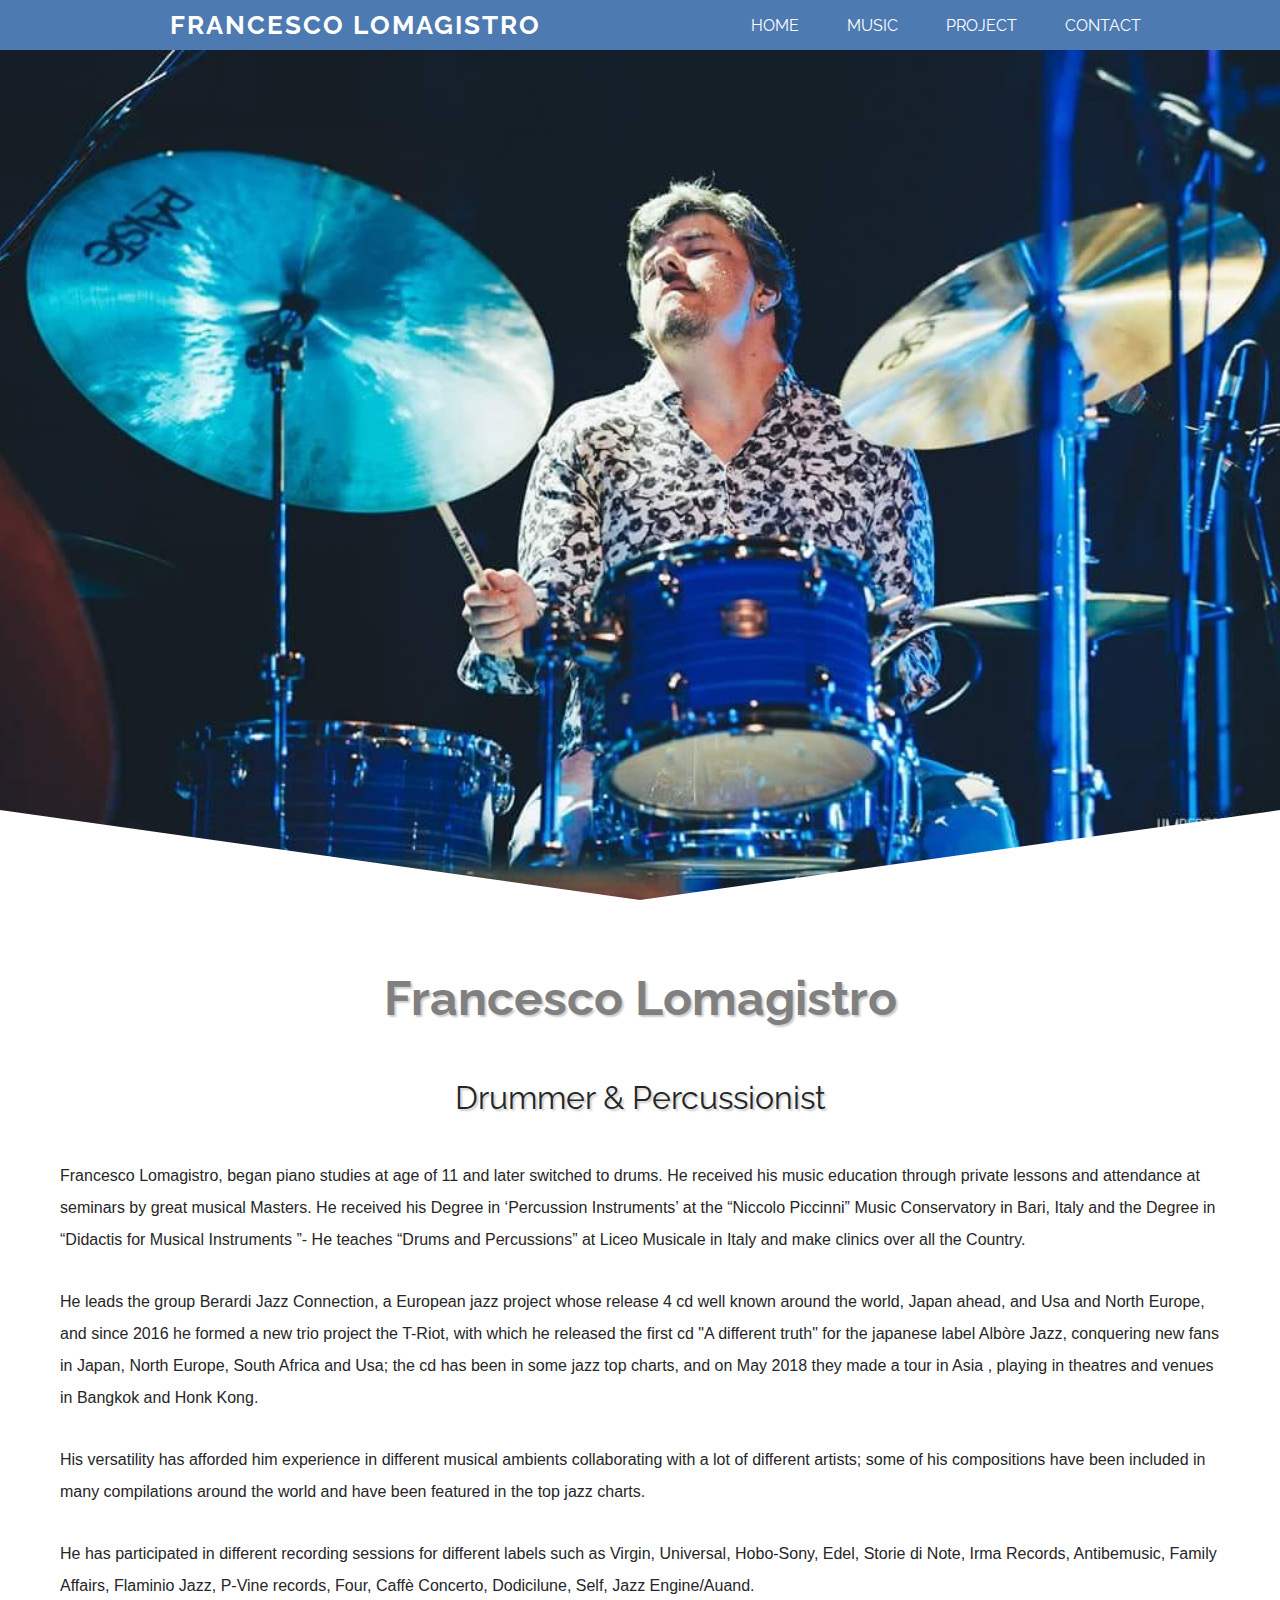
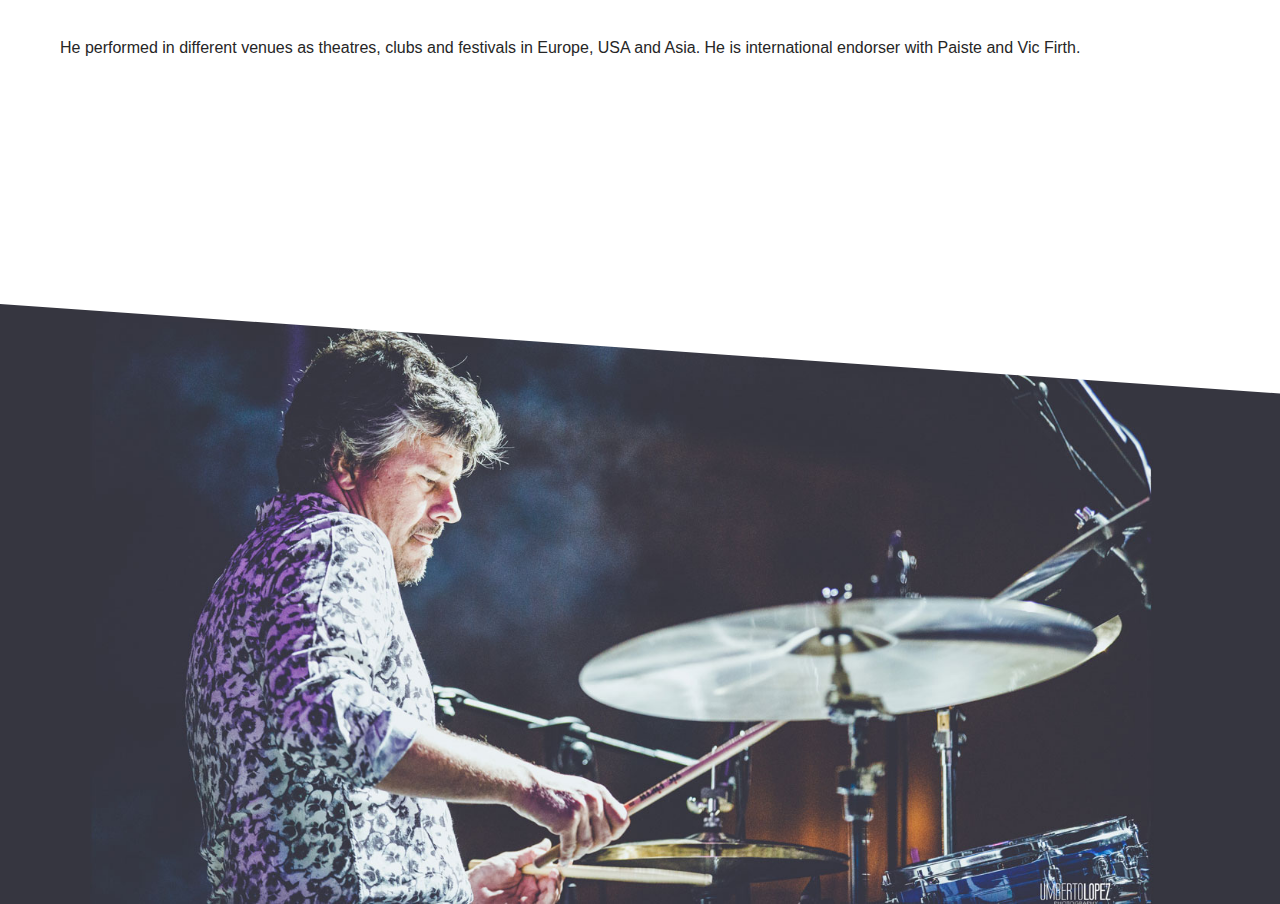
==== commit 6314807e: "add new pic for every page" ====
--- a/index.html
+++ b/index.html
@@ -15,7 +15,7 @@
         <input type="checkbox" id="nav-toggle" class="nav-toggle">
         <nav>
             <ul>
-                <li><a href="#">Home</a></li>
+                <li><a href="index.html">Home</a></li>
                 <li><a href="music.html">Music</a></li>
                 <li><a href="projects.html">Project</a></li>
                 <li><a href="contact.html">Contact</a></li>
--- a/fra5.css
+++ b/fra5.css
@@ -16,7 +16,9 @@
     box-sizing: border-box;
 }
 
-/* mobile navigation */
+/* *********************************
+        mobile navigation
+*********************************** */
 
 
 header {
@@ -35,7 +37,6 @@
     left: 0;
     width: 100%;
     background: rgb(78, 122, 178);;
-    /* display: none; */
     transform: scale(1,0);
     transform-origin: top;
     transition: transform 400ms ease-in-out;
@@ -60,7 +61,6 @@
     opacity: 0;
     transition: opacity 150ms ease-in-out;
     font-family: 'Raleway', sans-serif;
-   
 }
 
 nav a:hover {
@@ -76,7 +76,6 @@
     top: 0;
     left: 0;
     margin-left: 1em;
-    /* border: 1px solid red; */
     height: 100%;
     display: flex;
     align-items: center;
@@ -108,7 +107,6 @@
 }
 
 .nav-toggle:checked ~ nav {
-    /* display: block; */
     transform: scale(1,1);
 }
 
@@ -128,10 +126,7 @@
     font-size: 0.6em;
     letter-spacing: 2px;
     text-transform: uppercase;
-    margin-left: 25px;
-    /* font-family: 'Lato', sans-serif; */
-    /* font-family: 'Roboto Slab', serif; */
-    
+    margin-left: 30px;
 }
 
 section {
@@ -144,13 +139,10 @@
     overflow: hidden;
     background: url(img/francesco_top.jpg);
     background-attachment: fixed;
-    /* background-repeat: no-repeat; */
     background-size: cover;
     background-position: center center;
     width: 100%;
     height: 100vh;
-    /* background-color:#8499B4;
-    background-blend-mode: luminosity; */
 }
 
 
@@ -203,6 +195,7 @@
 section.sec2 {
     height: auto;
     box-sizing: border-box;
+    margin-bottom:100px;
 }
 
 .title {
@@ -226,17 +219,6 @@
     font-family: 'Raleway', sans-serif;
     text-shadow: 2px 2px 2px #CCCCCC;
     
-}
-
-.subtitle span:before,
-.subtitle span:after {
-  content: "";
-  position: absolute;
-  height: 5px;
-  border-bottom: 1px solid black;
-  border-top: 1px solid black;
-  top: 0;
-  
 }
 
 .subtitle span:before {
@@ -251,7 +233,6 @@
   }
 
 section.sec2 p { 
-    margin: 10px;
     padding: 20px;
     font-family: sans-serif;
     color: #262626;
@@ -293,7 +274,30 @@
     text-shadow: 2px 2px 2px #CCCCCC;
 }
 
-/* start media query for the navbar */
+
+.video-gallery {
+    height: auto;
+    margin: 0 auto;
+    display: grid;
+    grid-template-rows: 1fr 1fr 1fr;
+    grid-template-columns: 1fr;;
+    justify-items: center;
+    grid-row-gap: 70px;
+    
+}
+
+.box iframe{
+    min-width: 360px;
+    height: 300px;
+    display: block;
+}
+
+
+
+/*******************************************
+ start media query for the navbar
+ ******************************************** */
+
 
 @media screen and (min-width: 800px) {
     .nav-toggle-label {
@@ -349,10 +353,11 @@
     }
 
      section.sec2 {
-        /* margin: 2em; */
+        
         height: auto;
         padding: 100px;
         box-sizing: border-box;
+
     
     } 
     
@@ -367,7 +372,7 @@
     .subtitle span:after {
         width: 200px;
   
-}
+    }
     
 }
  
@@ -376,8 +381,8 @@
         width: 1240px;
         margin: 0 auto;
         padding: 20px;
-        line-height: 2;
         font-size: 1em;
+        margin-bottom: 200px;
         
     } 
 
@@ -388,7 +393,6 @@
     .t-riot {
         display: flex;
         justify-content: center;
-        /* align-items: center; */
         border-radius:5px;
         -webkit-box-shadow: 0px 1px 5px -2px rgba(0,0,0,1);
         -moz-box-shadow: 0px 1px 5px -2px rgba(0,0,0,1);
@@ -398,8 +402,6 @@
 
     .bjc {
        display: flex;
-       align-items: center;
-      
     }
 
     .info-bjc {
@@ -408,6 +410,33 @@
         -moz-box-shadow: 0px 1px 5px -2px rgba(0,0,0,1);
         box-shadow: 0px 1px 5px -2px rgba(0,0,0,1);
         margin-top: 6em;
+    }
+
+    /***************************************
+     media query for the music page 
+     ****************************************/
+
+    .video-gallery {
+        max-width: 990px;
+        margin: 0 auto;
+        display: grid;
+        grid-template-rows: 1fr;
+        grid-template-columns: 1fr 1fr;
+        justify-items: center;
+        grid-row-gap: 70px;
+        grid-column-gap: 50px;
+       
+    }
+
+    .project-name {
+        grid-row:1;
+        grid-column: 1/3;
+    }
+    
+    .box iframe{
+        width: 470px;
+        height: 300px;
+        display: block;
     }
     
 }
@@ -423,49 +452,99 @@
         height: 300px;
     }
     
-    
-
-    
-}
-
-
-/* project page */
-
-
-/* .sec2.prj{
-    line-height: 1.5em;
-    
-} */
-
-/* .t-name,
-.bjc-name {
-    font-family: Raleway, sans-serif;
-    font-size: 2em;
-    letter-spacing: 5px;
-    margin-top: 50px;
-    margin-bottom:30px;
-    text-align: center;
-} */
-
-/* .t-riot,
-.bjc {
+}
+
+
+/* ************************************
+              
+            contact page  
+
+***************************************/
+
+.subtle-gray-gradient { 
+    margin: 5rem auto 0 auto;
+    padding: 3rem;
+    width: 80%;
+    height: auto;
+    background: -webkit-linear-gradient(360deg, #dee1e1 10%, #f4f4f4 360%); 
+    background: -moz-linear-gradient(360deg, #dee1e1 10%, #f4f4f4 360%);
+    background: linear-gradient(360deg, #dee1e1 10%, #f4f4f4 360%);
+    box-shadow: 0px 1px 5px -2px rgba(0,0,0,1); 
+    }
+
+.booking-form {
+    font-family: 'Raleway', sans-serif;
+    text-align: center;
+    padding: 2rem;
+    color: rgb(121, 118, 118);
+}
+
+.form-box {
+    padding: 0.5rem 0.5rem;
     display: flex;
-    justify-content: center;
-    align-items: center;
-    flex-wrap: wrap;
-    
-} */
-
-/* .prj .t-riot,
-.prj .bjc {
-    line-height: 25px;
-    
-} */
-
-/* img .project {
-    width: 100%;
-} */
-
-
-
-
+    flex-direction: row;
+    font-family: 'Raleway', sans-serif;
+    font-size: 0.9rem;
+}
+
+.form-box label {
+    display: block;
+    flex-basis: 6rem;
+    flex-grow: 0;
+    flex-shrink: 0;
+}
+
+.form-box button {
+    margin:0 auto;
+    width: 300px;
+    
+}
+
+.form-box input,
+.form-box textarea {
+    flex-basis: 0;
+    flex-grow: 1;
+    flex-shrink: 1;
+    background-color: #f8f8f8;
+    border-radius: 4px;
+    border: 2px solid #ccc;
+    font-family: 'Raleway', sans-serif;
+}
+
+input, label, button {
+    padding: 0.4rem 0.2rem;
+    
+}
+
+textarea {
+    height: 150px;
+    padding: 0.4rem 0.2rem;
+    box-sizing: border-box;
+    border: 2px solid #ccc;
+    border-radius: 4px;
+    background-color: #f8f8f8;
+    font-size: 0.9rem;
+    resize: both;
+    font-family: 'Raleway', sans-serif;
+}
+
+/* ************************************         
+        contact page  media query
+***************************************/
+
+@media all and (max-width: 780px) {
+
+    .subtle-gray-gradient {
+        width: 95%;
+        padding: 2rem 0 2rem 0;
+    }
+
+    .form-box label {
+        display: none;
+        
+    }
+
+   
+    
+}
+
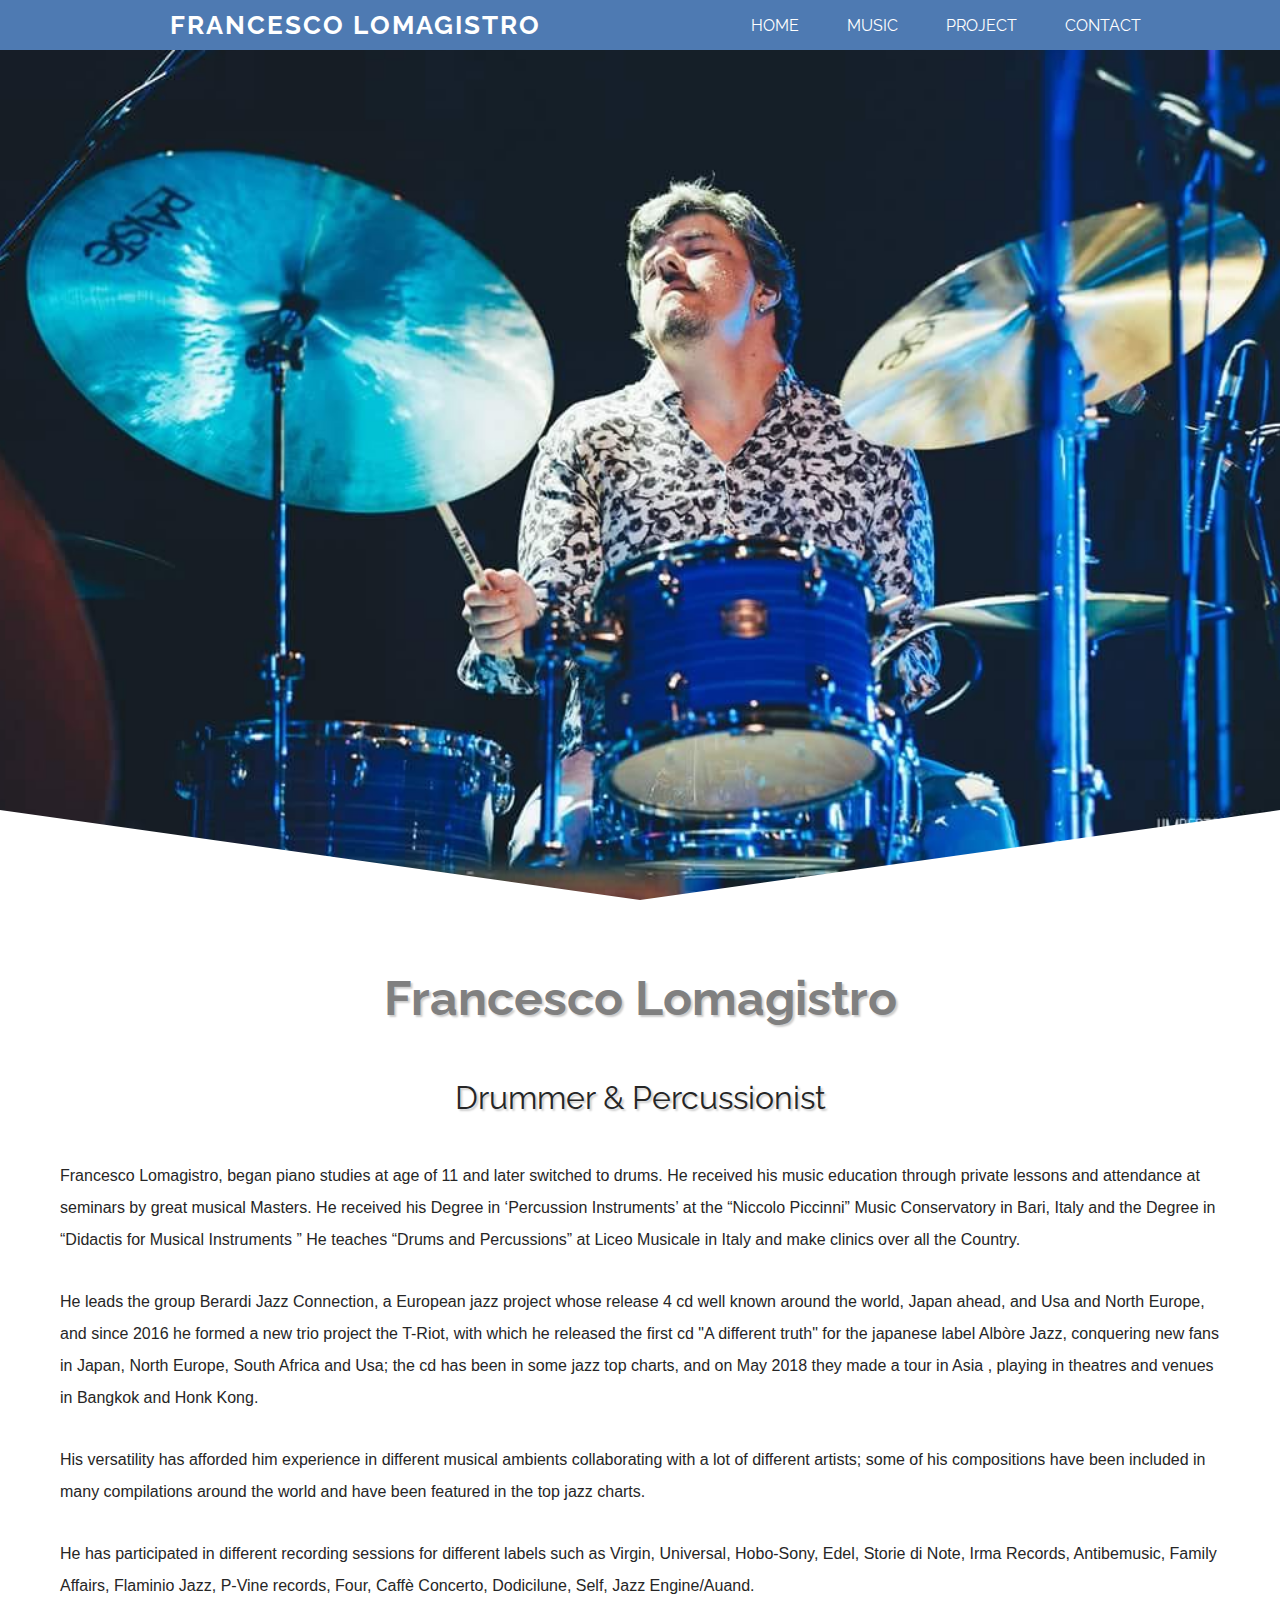
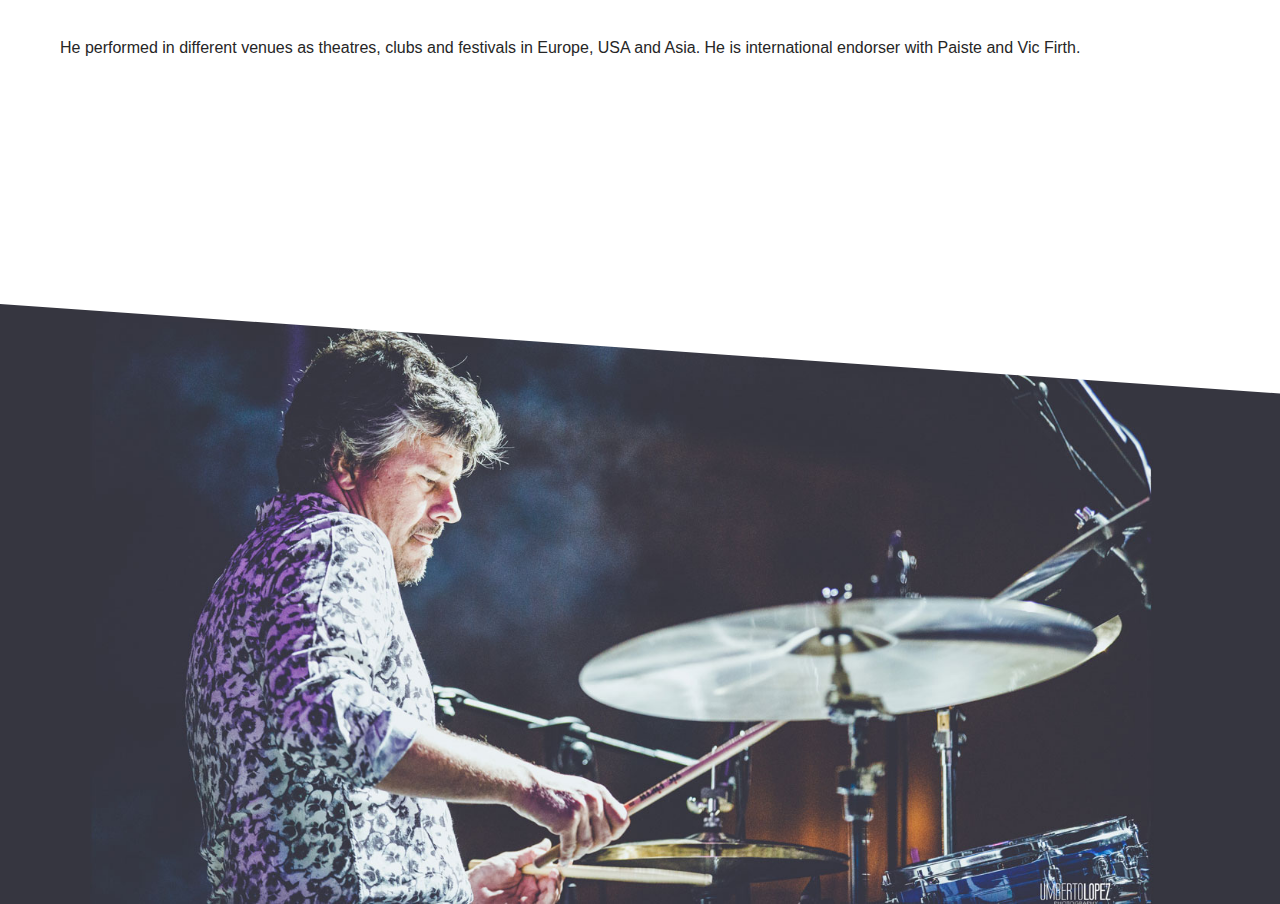
==== commit 36afa797: "changed some text and the contac page image" ====
--- a/index.html
+++ b/index.html
@@ -29,7 +29,7 @@
     <section class="sec2">
         <h1 class="title">Francesco Lomagistro</h1>
         <p class="subtitle"><span>Drummer & Percussionist</span></p>
-            <p class="info">Francesco Lomagistro, began piano studies at age of 11 and later switched to drums. He received his music education through private lessons and attendance at seminars by great musical Masters. He received his Degree in ‘Percussion Instruments’ at the “Niccolo Piccinni” Music Conservatory in Bari, Italy and the Degree in “Didactis for Musical Instruments ”- He teaches “Drums and Percussions” at Liceo Musicale in Italy and make clinics over all the Country.</p>
+            <p class="info">Francesco Lomagistro, began piano studies at age of 11 and later switched to drums. He received his music education through private lessons and attendance at seminars by great musical Masters. He received his Degree in ‘Percussion Instruments’ at the “Niccolo Piccinni” Music Conservatory in Bari, Italy and the Degree in “Didactis for Musical Instruments ” He teaches “Drums and Percussions” at Liceo Musicale in Italy and make clinics over all the Country.</p>
             <p class="info">He leads the group Berardi Jazz Connection, a European jazz project whose release 4 cd well known around the world, Japan ahead, and Usa and North Europe, and since 2016 he formed a new trio project the T-Riot, with which he released the first cd "A different truth" for the japanese label Albòre Jazz, conquering new fans in Japan, North Europe, South Africa and Usa; the cd has been in some jazz top charts, and on May 2018 they made a tour in Asia , playing in theatres and venues in Bangkok and Honk Kong.</p>
             <p class="info">His versatility has afforded him experience in different musical ambients collaborating with a lot of different artists; some of his compositions have been included in many compilations around the world and have been featured in the top jazz charts.</p>
             <p class="info">He has participated in different recording sessions for different labels such as Virgin, Universal, Hobo-Sony, Edel, Storie di Note, Irma Records, Antibemusic, Family Affairs, Flaminio Jazz, P-Vine records, Four, Caffè Concerto, Dodicilune, Self, Jazz Engine/Auand.</p>
